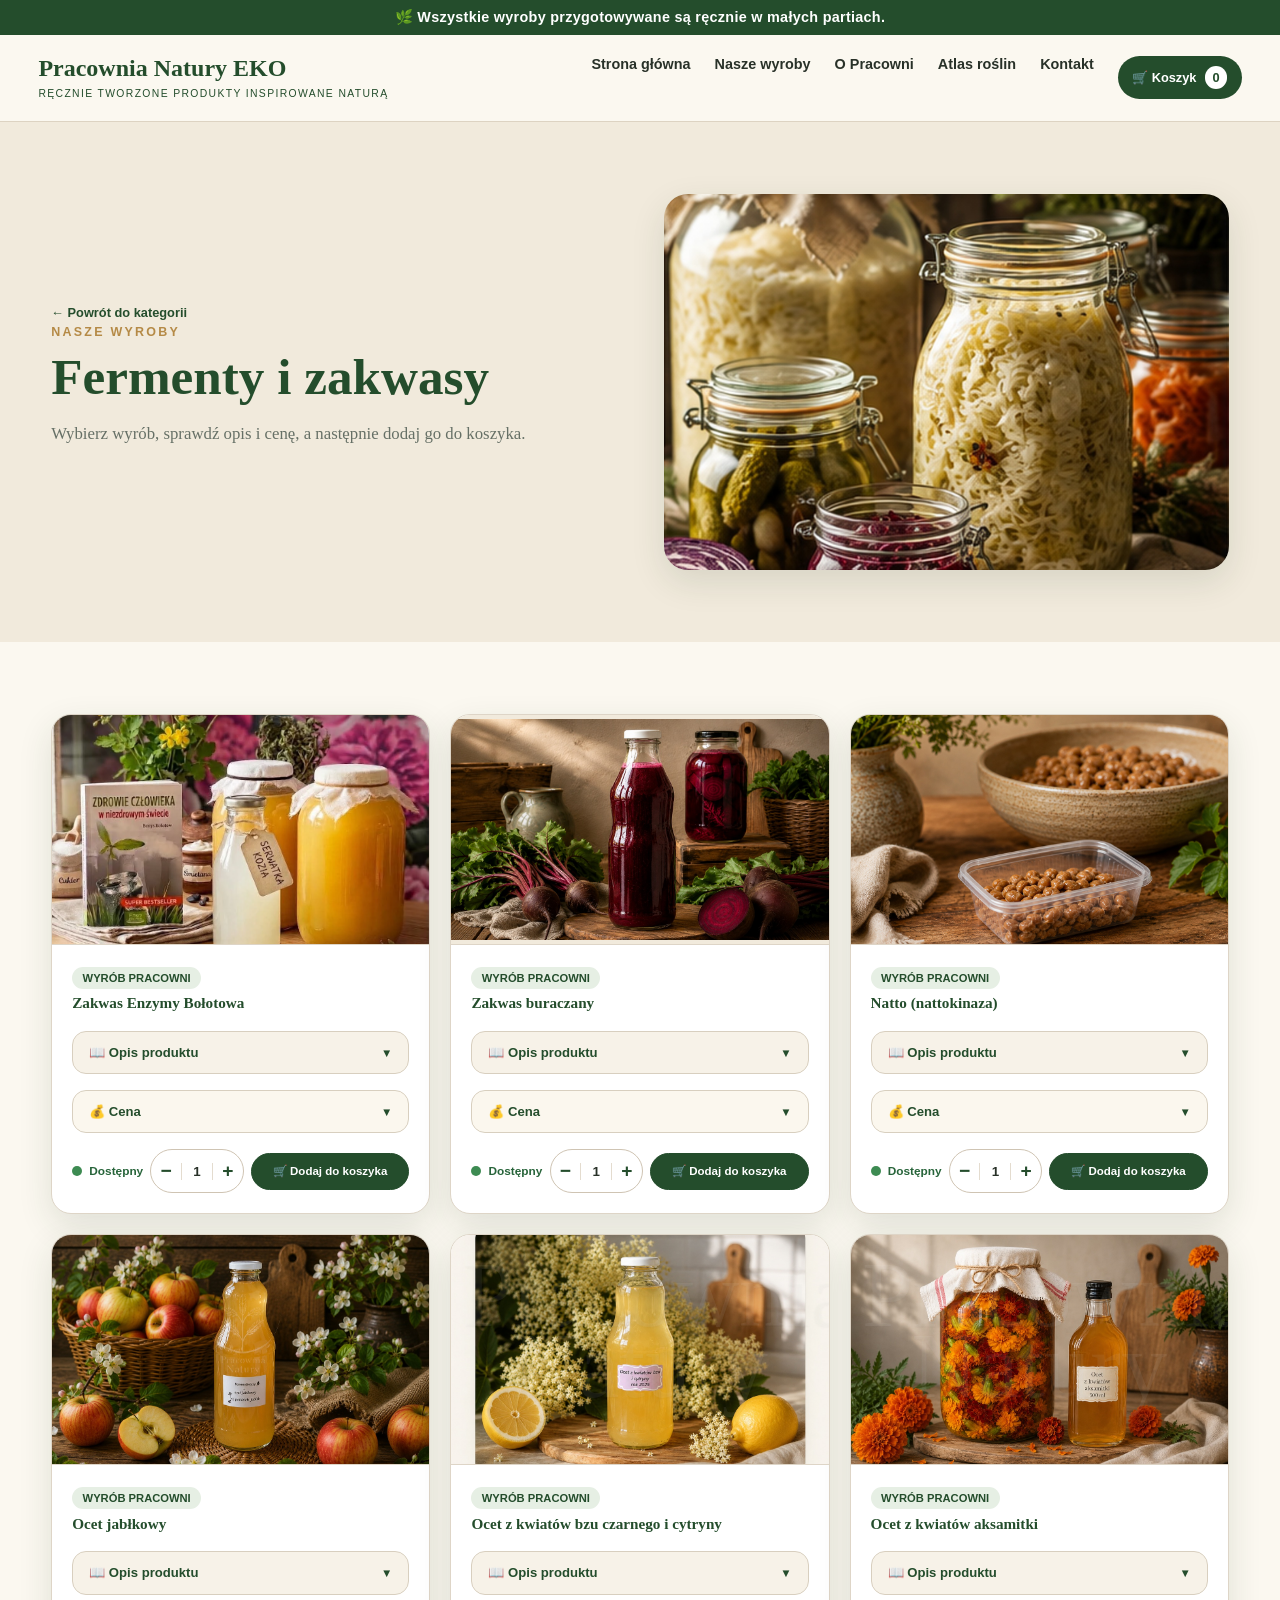
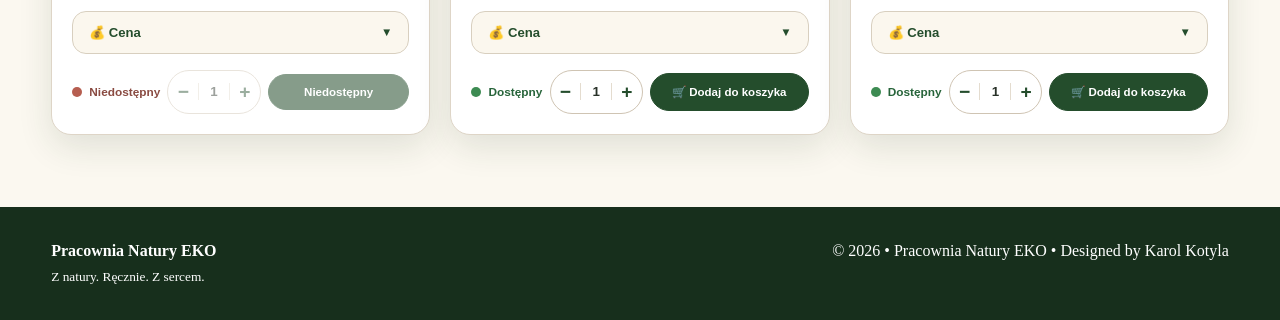
==== fermenty.html @ d1a03a90 "wersja 2.3.15" ====
<!DOCTYPE html>

<html lang="pl"><head><meta charset="utf-8"/><meta content="width=device-width,initial-scale=1" name="viewport"/><meta content="Pracownia Natury EKO — ręcznie tworzone produkty inspirowane naturą." name="description"/><title>Fermenty i zakwasy — Pracownia Natury EKO</title><link href="styles.css" rel="stylesheet"/></head><body><div class="top">🌿 Wszystkie wyroby przygotowywane są ręcznie w małych partiach.</div><header><div class="wrap nav"><a class="brand" href="index.html">Pracownia Natury EKO<small>RĘCZNIE TWORZONE PRODUKTY INSPIROWANE NATURĄ</small></a><button aria-label="Menu" class="menu-toggle">☰</button><nav class="menu"><a href="index.html">Strona główna</a><a href="index.html#wyroby">Nasze wyroby</a><a href="index.html#pracownia">O Pracowni</a><a href="index.html#atlas">Atlas roślin</a><a href="index.html#kontakt">Kontakt</a></nav></div></header><main><section class="product-hero"><div class="wrap product-hero-grid"><div><a class="back" href="index.html#wyroby">← Powrót do kategorii</a><div class="eyebrow">Nasze wyroby</div><h1 class="title">Fermenty i zakwasy</h1><p class="lead">Wybierz wyrób, sprawdź opis i cenę, a następnie dodaj go do koszyka.</p></div><img alt="Fermenty i zakwasy" src="img/kategorie/kategoria-fermenty-zakwasy.jpg"/></div></section><section class="product-list"><div class="wrap"><div class="product-grid"><article class="card" data-product="enzymy-bolotowa"><img alt="Zakwas Enzymy Bołotowa" src="ferment.webp"/><div class="body"><span class="tag">wyrób Pracowni</span><h3>Zakwas Enzymy Bołotowa</h3><details class="product-details"><summary>📖 Opis produktu</summary><div class="product-description" data-product-description=""></div></details></div></article><article class="card" data-product="zakwas-buraczany"><img alt="Zakwas buraczany" src="zakwas-buraczany-pracownia.jpg"/><div class="body"><span class="tag">wyrób Pracowni</span><h3>Zakwas buraczany</h3><details class="product-details"><summary>📖 Opis produktu</summary><div class="product-description" data-product-description=""></div></details></div></article><article class="card" data-product="natto"><img alt="Natto (nattokinaza)" src="natto-pracownia.jpg"/><div class="body"><span class="tag">wyrób Pracowni</span><h3>Natto (nattokinaza)</h3><details class="product-details"><summary>📖 Opis produktu</summary><div class="product-description" data-product-description=""></div></details></div></article><article class="card" data-product="ocet-jablkowy"><img alt="Ocet jabłkowy" src="ocet-jablkowy-wide.jpg"/><div class="body"><span class="tag">wyrób Pracowni</span><h3>Ocet jabłkowy</h3><details class="product-details"><summary>📖 Opis produktu</summary><div class="product-description" data-product-description=""></div></details></div></article><article class="card" data-product="ocet-bez-cytryna" data-watermark="system"><img alt="Ocet z kwiatów bzu czarnego i cytryny" src="ocet-bez-cytryna-wide.jpg"/><div class="body"><span class="tag">wyrób Pracowni</span><h3>Ocet z kwiatów bzu czarnego i cytryny</h3><details class="product-details"><summary>📖 Opis produktu</summary><div class="product-description" data-product-description=""></div></details></div></article><article class="card" data-product="ocet-aksamitka" data-watermark="system"><img alt="Ocet z kwiatów aksamitki" src="ocet-aksamitka-wide.jpg"/><div class="body"><span class="tag">wyrób Pracowni</span><h3>Ocet z kwiatów aksamitki</h3><details class="product-details"><summary>📖 Opis produktu</summary><div class="product-description" data-product-description=""></div></details></div></article></div></div></section></main><footer><div class="wrap foot"><div><b>Pracownia Natury EKO</b><br/><small>Z natury. Ręcznie. Z sercem.</small></div><div>© 2026 • Pracownia Natury EKO • Designed by Karol Kotyla</div></div></footer><script src="produkty.js"></script><script src="app.js"></script><script src="kontakt.js"></script><script src="wysylka.js"></script><script src="sklep.js"></script><!-- Cloudflare Web Analytics --><script type='module' src='https://static.cloudflareinsights.com/beacon.min.js' data-cf-beacon='{"token": "5252972af676410db8ea2a1779531d4a"}'></script><!-- End Cloudflare Web Analytics --></body></html>
---- styles.css ----
:root{--green:#244d2c;--green2:#3f6b45;--cream:#fbf8f0;--linen:#f1eadc;--gold:#b58a46;--ink:#283128;--muted:#667066;--white:#fff;--shadow:0 12px 34px rgba(35,55,35,.12)}
*{box-sizing:border-box}html{scroll-behavior:smooth}body{margin:0;font-family:Georgia,'Times New Roman',serif;color:var(--ink);background:var(--cream);line-height:1.55}img{max-width:100%;display:block}a{color:inherit;text-decoration:none}.wrap{width:min(1180px,92vw);margin:auto}.top{background:var(--green);color:#fff;text-align:center;padding:.55rem 1rem;font:600 .9rem Arial,sans-serif;letter-spacing:.02em}header{position:sticky;top:0;z-index:20;background:rgba(251,248,240,.96);backdrop-filter:blur(10px);border-bottom:1px solid #ddd3c2}.nav{display:flex;align-items:center;justify-content:space-between;min-height:86px;gap:2rem}.brand{font-size:1.5rem;font-weight:700;color:var(--green);line-height:1.05}.brand small{display:block;font:500 .65rem Arial,sans-serif;letter-spacing:.13em;margin-top:.45rem}.menu{display:flex;gap:1.5rem;font:600 .9rem Arial,sans-serif}.menu a:hover{color:var(--green2)}.menu-toggle{display:none;background:none;border:0;font-size:1.6rem}.hero{position:relative;min-height:70vh;display:grid;align-items:center;overflow:hidden;background:#ddd}.hero>img{position:absolute;inset:0;width:100%;height:100%;object-fit:cover;object-position:center 36%}.hero:after{content:'';position:absolute;inset:0;background:linear-gradient(90deg,rgba(19,41,23,.76),rgba(19,41,23,.25) 55%,rgba(19,41,23,.05))}.hero .content{position:relative;z-index:1;color:white;padding:5rem 0;max-width:650px}.eyebrow{font:700 .78rem Arial,sans-serif;text-transform:uppercase;letter-spacing:.18em;color:var(--gold);margin-bottom:.7rem}.hero h1{font-size:clamp(3rem,7vw,6.2rem);line-height:.96;margin:.2rem 0 1rem}.hero h1 span{display:block;font-size:clamp(1.15rem,2.2vw,1.65rem);line-height:1.3;margin-top:1rem;font-weight:400}.motto{font-size:1.25rem;font-style:italic}.buttons,.actions{display:flex;gap:.8rem;flex-wrap:wrap;margin-top:1.35rem}.btn{display:inline-flex;align-items:center;justify-content:center;padding:.83rem 1.15rem;border-radius:999px;font:700 .8rem Arial,sans-serif;border:1px solid var(--green);transition:.2s}.btn.primary{background:var(--green);color:#fff}.btn.ghost{border-color:#fff;color:#fff;background:rgba(255,255,255,.08)}.btn:hover{transform:translateY(-2px)}section{padding:4.5rem 0}.values{display:grid;grid-template-columns:repeat(4,1fr);gap:1rem;padding:2rem 0}.value{background:white;border:1px solid #e0d8c9;border-radius:18px;padding:1.35rem;box-shadow:0 7px 22px rgba(0,0,0,.04)}.value b{display:block;color:var(--green);margin-bottom:.35rem}.section-head{display:flex;justify-content:space-between;gap:2rem;align-items:end;margin-bottom:2rem}.title{font-size:clamp(2rem,4vw,3.7rem);line-height:1.05;color:var(--green);margin:.2rem 0}.lead{max-width:720px;color:var(--muted);font-size:1.05rem}.categories{background:var(--linen)}.category-grid{display:grid;grid-template-columns:repeat(3,1fr);gap:1.2rem}.category,.card{background:white;border-radius:20px;overflow:hidden;border:1px solid #ded5c7;box-shadow:var(--shadow)}.category img,.card>img{width:100%;height:230px;object-fit:cover}.category div,.card .body{padding:1.25rem}.category h3,.card h3{margin:.1rem 0 .45rem;color:var(--green);font-size:1.35rem}.category p,.card p{margin:0;color:var(--muted)}.news-grid,.product-grid{display:grid;grid-template-columns:repeat(3,1fr);gap:1.25rem}.tag{display:inline-block;background:#e6efe4;color:var(--green);border-radius:999px;padding:.32rem .65rem;font:700 .7rem Arial,sans-serif;text-transform:uppercase}.product-hero{background:var(--linen)}.product-hero-grid{display:grid;grid-template-columns:1fr 1fr;gap:3rem;align-items:center}.product-hero-grid>img{border-radius:24px;max-height:520px;width:100%;object-fit:cover;box-shadow:var(--shadow)}.back{font:700 .8rem Arial,sans-serif;color:var(--green)}.gallery{background:#fff}.gallery-grid{display:grid;grid-template-columns:repeat(3,1fr);gap:1rem}.gallery-item{background:var(--cream);border-radius:18px;overflow:hidden;border:1px solid #e2d9ca}.gallery-item img{width:100%;height:260px;object-fit:contain;object-position:center;background:var(--linen);padding:.25rem}.gallery-item div{padding:1rem}.gallery-item h3{margin:0;color:var(--green)}.gallery-item p{margin:.35rem 0 0;color:var(--muted)}.gallery-item--double .gallery-double{display:grid;grid-template-columns:1fr 1fr;gap:.35rem;background:var(--linen);padding:.25rem}.gallery-item--double .gallery-double img{width:100%;height:260px;object-fit:cover;object-position:center;padding:0;background:transparent}.gallery-item--double:hover .gallery-double img{transform:none}
.ingredient-grid{display:grid;grid-template-columns:repeat(6,1fr);gap:.85rem}.ingredient{background:var(--cream);border:1px solid #e2d9ca;border-radius:14px;overflow:hidden;text-align:center}.ingredient img{height:130px;width:100%;object-fit:cover}.ingredient span{display:block;padding:.65rem;font-size:.9rem}.contact{background:var(--green);color:#fff}.contact .title,.contact .eyebrow{color:#fff}.contactbox{display:grid;grid-template-columns:1.2fr 1fr;gap:3rem}.foot{display:flex;justify-content:space-between;gap:2rem;padding:2rem 0}footer{background:#172f1c;color:#fff}.note{font-size:.86rem;opacity:.8}.placeholder{border:2px dashed #b7ad9c;background:#faf6ee;display:grid;place-items:center;min-height:230px;text-align:center;padding:2rem}.placeholder h3{margin:.2rem;color:var(--green)}
@media(max-width:900px){.menu-toggle{display:block}.menu{display:none;position:absolute;top:86px;left:0;right:0;background:var(--cream);padding:1rem 4vw;flex-direction:column;border-bottom:1px solid #ddd}.menu.open{display:flex}.hero{min-height:65vh}.values,.category-grid,.news-grid,.product-grid{grid-template-columns:repeat(2,1fr)}.product-hero-grid,.contactbox{grid-template-columns:1fr}.ingredient-grid{grid-template-columns:repeat(4,1fr)}.gallery-grid{grid-template-columns:repeat(2,1fr)}}
@media(max-width:600px){section{padding:3rem 0}.nav{min-height:72px}.brand{font-size:1.15rem}.brand small{font-size:.52rem}.menu{top:72px}.hero{min-height:72vh}.hero .content{padding:3.5rem 0}.values,.category-grid,.news-grid,.product-grid,.gallery-grid{grid-template-columns:1fr}.ingredient-grid{grid-template-columns:repeat(2,1fr)}.section-head{display:block}.category img,.card>img{height:215px}.gallery-item img{height:230px;object-fit:contain}.gallery-item--double .gallery-double{grid-template-columns:1fr}.gallery-item--double .gallery-double img{height:230px;object-fit:cover}.foot{display:block}.foot>div+div{margin-top:1rem}}
.gallery-item img{cursor:zoom-in;transition:transform .25s ease}.gallery-item:hover img{transform:scale(1.025)}
.lightbox{position:fixed;inset:0;background:rgba(8,18,10,.92);display:none;align-items:center;justify-content:center;z-index:100;padding:2rem}.lightbox.open{display:flex}.lightbox img{max-width:min(1200px,94vw);max-height:88vh;border-radius:14px;box-shadow:0 20px 60px rgba(0,0,0,.45)}.lightbox button{position:absolute;top:1rem;right:1.2rem;border:0;background:rgba(255,255,255,.14);color:#fff;width:44px;height:44px;border-radius:50%;font-size:1.8rem;cursor:pointer}

/* Rozwijany opis produktu */
.product-details{margin-top:1rem;border:1px solid #d8cfbf;border-radius:14px;background:#f7f2e8;overflow:hidden}
.product-details summary{list-style:none;cursor:pointer;padding:.82rem 1rem;color:var(--green);font:700 .82rem Arial,sans-serif;display:flex;align-items:center;justify-content:space-between;gap:.8rem;user-select:none}
.product-details summary::-webkit-details-marker{display:none}
.product-details summary::after{content:"▼";font-size:.72rem;transition:transform .2s ease}
.product-details[open] summary::after{transform:rotate(180deg)}
.product-details[open] summary{border-bottom:1px solid #ddd3c2}
.product-description{padding:1rem}
.product-description p{margin:0;color:var(--muted)}
.price-details{background:#fbf7ee}
.price-value{font-weight:800;color:var(--green);font-size:1.05rem}
.availability{margin-top:.45rem!important;font-size:.9rem;color:var(--muted)}

/* Rozwijany dział „Prawdziwa osoba. Prawdziwa praca.” */
.workshop-section{background:var(--linen)}
.workshop-details{border:1px solid #d8cfbf;border-radius:22px;background:#fff;overflow:hidden;box-shadow:var(--shadow)}
.workshop-details>summary{list-style:none;cursor:pointer;padding:1.35rem 1.5rem;color:var(--green);display:flex;align-items:center;justify-content:space-between;gap:1rem;user-select:none}
.workshop-details>summary::-webkit-details-marker{display:none}
.workshop-details>summary span{display:flex;flex-direction:column;gap:.25rem}
.workshop-details>summary strong{font-size:clamp(1.45rem,3vw,2.25rem);line-height:1.1}
.workshop-details>summary small{font:500 .85rem Arial,sans-serif;color:var(--muted)}
.workshop-details>summary::after{content:"▼";font-size:1rem;transition:transform .2s ease}
.workshop-details[open]>summary{border-bottom:1px solid #ddd3c2}
.workshop-details[open]>summary::after{transform:rotate(180deg)}
.workshop-content{padding:1.5rem}
.workshop-grid{display:grid;grid-template-columns:repeat(2,1fr);gap:1.25rem;margin-top:1.25rem}
.workshop-entry{display:grid;grid-template-columns:minmax(160px,.9fr) 1.1fr;gap:1.2rem;align-items:center;background:var(--cream);border:1px solid #e2d9ca;border-radius:18px;overflow:hidden}
.workshop-entry img{width:100%;height:260px;object-fit:cover}
.workshop-entry div{padding:1.1rem 1.2rem 1.1rem 0}
.workshop-entry h3{margin:0 0 .45rem;color:var(--green);font-size:1.3rem}
.workshop-entry p{margin:0;color:var(--muted)}
@media(max-width:900px){.workshop-grid{grid-template-columns:1fr}.workshop-entry{grid-template-columns:1fr 1.2fr}}
@media(max-width:600px){.workshop-details>summary{padding:1.1rem}.workshop-content{padding:1rem}.workshop-entry{grid-template-columns:1fr}.workshop-entry img{height:240px}.workshop-entry div{padding:1rem}}

/* Wersja 2.0 — zdjęcie przy rozwijanej sekcji „Prawdziwa osoba. Prawdziwa praca.” */
.workshop-details>summary{padding:0;min-height:230px;position:relative;background:#183e2a;color:#fff;overflow:hidden}
.workshop-details>summary .workshop-cover{width:46%;align-self:stretch;object-fit:cover;object-position:center 42%;flex:0 0 46%}
.workshop-details>summary span{padding:1.65rem 4rem 1.65rem 1.7rem;position:relative;z-index:1}
.workshop-details>summary strong{color:#fff}
.workshop-details>summary small{color:rgba(255,255,255,.82)}
.workshop-details>summary::after{position:absolute;right:1.6rem;top:50%;transform:translateY(-50%);color:#fff;z-index:2}
.workshop-details[open]>summary::after{transform:translateY(-50%) rotate(180deg)}
@media(max-width:700px){
  .workshop-details>summary{display:grid;grid-template-columns:1fr;min-height:0}
  .workshop-details>summary .workshop-cover{width:100%;height:250px;object-position:center 38%;flex:none}
  .workshop-details>summary span{padding:1.25rem 3rem 1.35rem 1.2rem}
  .workshop-details>summary::after{right:1.2rem;top:auto;bottom:1.5rem;transform:none}
  .workshop-details[open]>summary::after{transform:rotate(180deg)}
}

/* v2.0.4 — korekta kadrowania wybranych zdjęć produktów */
.card>img.product-image-contain{object-fit:contain;object-position:center;background:var(--linen);padding:.45rem}
/* Wysyłka i odbiór */
.shipping-list{margin-top:1.35rem;border-top:1px solid rgba(255,255,255,.28)}
.shipping-row{display:flex;justify-content:space-between;gap:1rem;padding:.72rem 0;border-bottom:1px solid rgba(255,255,255,.22);font-family:Arial,sans-serif}
.shipping-row strong{white-space:nowrap}
.shipping-note{font-size:.9rem;opacity:.86;margin:1rem 0 0}
@media(max-width:600px){.shipping-row{align-items:flex-start}.shipping-row span{max-width:72%}}

/* v2.0.5 — galeria bez agresywnego przycinania zdjęć */
.gallery-item img{object-fit:contain;object-position:center;background:var(--linen)}


/* === v2.0.6 — sklep i koszyk === */
.cart-menu-button{border:0;background:var(--green);color:#fff;border-radius:999px;padding:.62rem .9rem;font:700 .8rem Arial,sans-serif;cursor:pointer;white-space:nowrap}
.cart-count{display:inline-grid;place-items:center;min-width:1.4rem;height:1.4rem;padding:0 .35rem;border-radius:999px;background:#fff;color:var(--green);margin-left:.3rem}
.shop-actions{margin-top:1rem}.add-cart-btn{width:100%;cursor:pointer}.add-cart-btn.disabled,.add-cart-btn:disabled{opacity:.55;cursor:not-allowed;transform:none}
.product-image-placeholder{width:100%;height:230px;display:grid;place-items:center;text-align:center;padding:2rem;background:var(--linen);color:var(--green);font:700 .95rem Arial,sans-serif;border-bottom:1px solid #ded5c7;white-space:pre-line}
.cart-overlay{position:fixed;inset:0;z-index:100;background:rgba(10,24,13,.52);opacity:0;pointer-events:none;transition:.2s}.cart-overlay.open{opacity:1;pointer-events:auto}
.cart-drawer{position:absolute;top:0;right:0;width:min(440px,94vw);height:100%;background:var(--cream);padding:1.25rem;display:flex;flex-direction:column;transform:translateX(105%);transition:.25s;box-shadow:-12px 0 35px rgba(0,0,0,.18);overflow:auto}.cart-overlay.open .cart-drawer{transform:none}
.cart-head{display:flex;justify-content:space-between;align-items:flex-start;border-bottom:1px solid #ddd3c2;padding-bottom:1rem}.cart-head h2{margin:.1rem 0;color:var(--green);font-size:2rem}.cart-close{border:0;background:none;font-size:2rem;cursor:pointer;color:var(--green)}
.cart-items{padding:1rem 0;flex:1}.cart-empty{padding:2rem 0;text-align:center;color:var(--muted)}.cart-empty strong{color:var(--green)}
.cart-item{display:flex;align-items:center;justify-content:space-between;gap:1rem;padding:.9rem 0;border-bottom:1px solid #e3dacb}.cart-item strong{display:block;color:var(--green)}.cart-item small{display:block;color:var(--muted);margin-top:.2rem}
.cart-qty{display:flex;align-items:center;gap:.35rem}.cart-qty button{width:2rem;height:2rem;border:1px solid #cfc4b3;background:#fff;border-radius:50%;cursor:pointer;color:var(--green);font-weight:700}.cart-qty .cart-remove{border-color:#d9b8b2;color:#873d33}
.cart-summary{border-top:1px solid #d8cfbf;padding-top:1rem}.cart-summary label{display:block;font:700 .8rem Arial,sans-serif;color:var(--green);margin-bottom:.45rem}.cart-summary select{width:100%;padding:.75rem;border:1px solid #cfc4b3;border-radius:12px;background:#fff;color:var(--ink);margin-bottom:1rem}
.cart-total-row{display:flex;justify-content:space-between;gap:1rem;padding:.35rem 0}.cart-grand{font-size:1.18rem;color:var(--green);border-top:1px solid #d8cfbf;margin-top:.5rem;padding-top:.75rem}.cart-order{width:100%;margin-top:1rem;cursor:pointer}.cart-order:disabled{opacity:.5;cursor:not-allowed}.cart-help{font-size:.8rem;color:var(--muted);margin:.7rem 0 0;text-align:center}
@media(max-width:900px){.menu .cart-menu-button{align-self:flex-start}.product-image-placeholder{height:215px}}

/* === v2.0.7 — ilość, dostępność i nowe mazidełko === */
.shop-availability{display:flex;align-items:center;gap:.45rem;margin:0 0 .65rem;font:700 .82rem Arial,sans-serif}
.availability-dot{display:inline-block;width:.62rem;height:.62rem;border-radius:50%;background:#a45b4d;flex:0 0 auto}
.shop-availability.is-available,.availability.is-available{color:#27643a}.shop-availability.is-available .availability-dot,.availability.is-available .availability-dot{background:#3d8b52}
.shop-availability.is-unavailable,.availability.is-unavailable{color:#8a4b42}.shop-availability.is-unavailable .availability-dot,.availability.is-unavailable .availability-dot{background:#b65e50}
.availability{display:flex;align-items:center;gap:.4rem}
.buy-row{display:grid;grid-template-columns:auto 1fr;gap:.65rem;align-items:stretch}
.product-qty{display:flex;align-items:center;border:1px solid #cfc4b3;border-radius:999px;background:#fff;overflow:hidden;min-height:44px}
.product-qty button{width:2.35rem;height:100%;border:0;background:transparent;color:var(--green);font-size:1.2rem;font-weight:800;cursor:pointer}
.product-qty input{width:2.6rem;border:0;border-left:1px solid #e4dccf;border-right:1px solid #e4dccf;text-align:center;font-weight:800;color:var(--ink);background:#fff;-moz-appearance:textfield}
.product-qty input::-webkit-outer-spin-button,.product-qty input::-webkit-inner-spin-button{-webkit-appearance:none;margin:0}
.product-qty.disabled{opacity:.45;pointer-events:none}.buy-row .add-cart-btn{width:auto;min-width:0}
@media(max-width:600px){.buy-row{grid-template-columns:1fr}.product-qty{justify-content:center}.buy-row .add-cart-btn{width:100%}}


/* === v2.0.8 — jednolity wiersz zakupu i znak wodny === */
.buy-row{display:flex;align-items:center;gap:.6rem;flex-wrap:nowrap}
.buy-row .shop-availability{margin:0;white-space:nowrap;flex:0 0 auto}
.buy-row .product-qty{flex:0 0 auto}
.buy-row .add-cart-btn{flex:1 1 auto;white-space:nowrap}
.product-image-wrap{position:relative;width:100%;height:230px;overflow:hidden;background:var(--linen);border-bottom:1px solid #ded5c7}
.product-image-wrap>img{width:100%;height:100%;object-fit:contain;object-position:center;background:var(--linen);display:block;border-bottom:0!important}
.product-image-wrap>img.product-image-contain{object-fit:contain;object-position:center;padding:.45rem;background:var(--linen)}
.product-watermark{position:absolute;left:50%;top:42%;transform:translate(-50%,-50%);width:94%;pointer-events:none;color:rgba(255,255,255,.065);text-shadow:0 1px 2px rgba(0,0,0,.025);font-family:Georgia,serif;line-height:.78;text-align:center;z-index:2}
.product-watermark strong{display:flex;flex-direction:column;align-items:center;justify-content:center;width:100%;font-size:clamp(2.7rem,7.2vw,6.2rem);font-weight:500;letter-spacing:0}
.product-watermark strong span{display:block;width:100%;margin:0;padding:0}
.watermark-emblem{font-size:clamp(2.3rem,4.2vw,3.6rem);opacity:.9}
@media(max-width:700px){.buy-row{gap:.45rem}.buy-row .shop-availability{font-size:.74rem}.product-qty button{width:2rem}.product-qty input{width:2.2rem}.buy-row .add-cart-btn{padding-left:.7rem;padding-right:.7rem;font-size:.75rem}.product-image-wrap{height:215px}}

/* === v2.0.10 — poprawa szerokości kart i naturalne zdjęcia Atlasu === */
.product-grid{grid-template-columns:repeat(3,minmax(0,1fr))}
.product-grid>.card{min-width:0;width:100%;overflow:hidden}
.product-grid>.card .body{min-width:0;overflow:hidden}
.product-image-wrap{max-width:100%;min-width:0}
.product-image-wrap>img{max-width:100%}
.buy-row{display:grid;grid-template-columns:max-content max-content minmax(0,1fr);gap:.45rem;width:100%;min-width:0;align-items:center}
.buy-row .shop-availability{font-size:.74rem;min-width:0}
.buy-row .product-qty{min-width:0}
.buy-row .product-qty button{width:1.85rem}
.buy-row .product-qty input{width:2rem}
.buy-row .add-cart-btn{min-width:0;width:100%;padding:.68rem .55rem;font-size:.72rem;overflow:hidden;text-overflow:ellipsis;white-space:nowrap}
@media(max-width:900px){
  .product-grid{grid-template-columns:repeat(2,minmax(0,1fr))}
}
@media(max-width:600px){
  .product-grid{grid-template-columns:minmax(0,1fr)}
  .buy-row{grid-template-columns:max-content max-content minmax(0,1fr)}
  .buy-row .shop-availability{font-size:.7rem}
  .buy-row .product-qty button{width:1.7rem}
  .buy-row .product-qty input{width:1.8rem}
  .buy-row .add-cart-btn{font-size:.68rem;padding:.62rem .45rem}
}

/* === v2.0.12 — pełniejszy proces zamówienia === */
.checkout-steps{display:grid;grid-template-columns:repeat(3,1fr);gap:.35rem;margin:.9rem 0 1rem}
.checkout-steps span{padding:.55rem .35rem;border-radius:999px;background:#ece5da;color:var(--muted);font:700 .68rem Arial,sans-serif;text-align:center}
.checkout-steps span.active{background:var(--green);color:#fff}
.checkout-panel{display:none}.checkout-panel.active{display:block}
.checkout-form h3,.order-preview h3{margin:.2rem 0 1rem;color:var(--green)}
.checkout-grid{display:grid;grid-template-columns:1fr 1fr;gap:.8rem}.checkout-grid .full,.checkout-form>.full{grid-column:1/-1}
.checkout-form label{display:block;font:700 .76rem Arial,sans-serif;color:var(--green);margin-bottom:.8rem}
.checkout-form input,.checkout-form textarea{display:block;width:100%;box-sizing:border-box;margin-top:.35rem;border:1px solid #cfc4b3;border-radius:12px;background:#fff;padding:.75rem .8rem;color:var(--ink);font:400 .95rem Arial,sans-serif}
.checkout-form textarea{resize:vertical}.delivery-fields{margin-top:1rem;padding-top:1rem;border-top:1px solid #ddd3c2}.delivery-hint{background:#f3eee5;border-radius:12px;padding:.9rem;color:var(--muted);font-size:.9rem}
.payment-info{margin:1rem 0;padding:.9rem 1rem;border-radius:12px;background:#edf3eb;color:var(--green);font:400 .9rem Arial,sans-serif}.payment-info strong{display:block;margin-bottom:.2rem}
.checkout-note{font-size:.8rem;color:var(--muted);line-height:1.45}.checkout-nav{display:flex;gap:.6rem;margin-top:1rem}.checkout-nav .btn{flex:1;text-align:center;justify-content:center;cursor:pointer}
.order-preview-list>div,.order-preview-totals>div{display:flex;justify-content:space-between;gap:1rem;padding:.55rem 0;border-bottom:1px solid #e3dacb}.order-preview-list span{padding-right:.5rem}.order-preview-totals{margin-top:.6rem}.order-preview-totals .grand{font-size:1.15rem;color:var(--green);border-top:1px solid #cfc4b3;border-bottom:0;margin-top:.4rem;padding-top:.8rem}.order-customer{margin-top:1rem;padding:1rem;border-radius:14px;background:#f7f2e8}.order-customer p{margin:.35rem 0;line-height:1.45}
@media(max-width:520px){.checkout-grid{grid-template-columns:1fr}.checkout-grid .full{grid-column:auto}.checkout-nav{flex-direction:column}.checkout-steps span{font-size:.62rem}}


/* === v2.0.13 — poprawki koszyka, kontaktu i informacji prawnej === */
@media(min-width:901px){.nav{max-width:none;width:100%;padding-left:clamp(18px,3vw,48px);padding-right:clamp(18px,3vw,48px)}.menu{margin-left:auto}.cart-menu-button{margin-left:auto}}
.product-grid>.card h3{font-size:clamp(.95rem,1.15vw,1.18rem);white-space:nowrap;overflow:hidden;text-overflow:ellipsis}
.legal-info{padding:2.5rem 0;background:#f4efe5}.legal-box{max-width:1000px;margin:auto}.legal-box .title{margin:.2rem 0 1rem}.legal-box p{color:var(--muted);line-height:1.65;margin:.65rem 0}
.payment-choice{border:1px solid #d8cfbf;border-radius:14px;padding:.9rem 1rem;margin:1rem 0;background:#fff}.payment-choice legend{font:700 .78rem Arial,sans-serif;color:var(--green);padding:0 .35rem}.payment-choice label{display:flex;align-items:center;gap:.55rem;margin:.55rem 0;color:var(--ink);font-weight:600}.payment-choice input{width:auto;margin:0;accent-color:var(--green)}
.contact-modal{position:fixed;inset:0;z-index:120;background:rgba(10,24,13,.55);display:grid;place-items:center;padding:1rem;opacity:0;pointer-events:none;transition:.2s}.contact-modal.open{opacity:1;pointer-events:auto}.contact-dialog{position:relative;width:min(560px,96vw);max-height:92vh;overflow:auto;background:var(--cream);border-radius:20px;padding:1.4rem;box-shadow:0 20px 60px rgba(0,0,0,.25)}.contact-dialog h2{color:var(--green);margin:.2rem 0 1rem}.contact-modal-close{position:absolute;right:.8rem;top:.6rem;border:0;background:none;color:var(--green);font-size:2rem;cursor:pointer}.contact-dialog label{display:block;font:700 .78rem Arial,sans-serif;color:var(--green);margin:.75rem 0}.contact-dialog input,.contact-dialog textarea{display:block;width:100%;box-sizing:border-box;margin-top:.35rem;border:1px solid #cfc4b3;border-radius:12px;background:#fff;padding:.75rem .8rem;color:var(--ink);font:400 .95rem Arial,sans-serif}.contact-dialog textarea{resize:vertical}.contact-dialog .btn{cursor:pointer}
@media(max-width:700px){.product-grid>.card h3{white-space:normal}}


/* v2.3.2: dopasowanie zdjęć produktów do ramki bez modyfikowania plików źródłowych */
.product-image-wrap>img,
.product-image-wrap>img.product-image-contain{
  width:100%;
  height:100%;
  object-fit:cover;
  object-position:center;
  padding:0;
}

/* v2.3.4: tylko 3 pionowe zdjęcia butelek — cała fotografia widoczna, bez modyfikacji pliku */
.product-image-wrap>img.product-image-bottle{
  width:100%;
  height:100%;
  object-fit:contain !important;
  object-position:center;
  padding:0;
  background:var(--linen);
}

.cart-clear-button{display:block;margin:.8rem 0 1rem auto;border:1px solid #b86a5a;background:transparent;color:#9b493c;border-radius:999px;padding:.55rem .9rem;font:700 .75rem Arial,sans-serif;cursor:pointer}.cart-clear-button:hover{background:#fff3ef}.cart-clear-button:disabled{opacity:.45;cursor:not-allowed}.cart-clear-button:disabled:hover{background:transparent}

/* v2.3.12: Zakwas buraczany — pokaż cały przygotowany kadr, bez automatycznego przycinania cover */
[data-product="zakwas-buraczany"] .product-image-wrap>img{
  object-fit:contain !important;
  object-position:center !important;
  padding:0 !important;
  background:var(--linen);
}
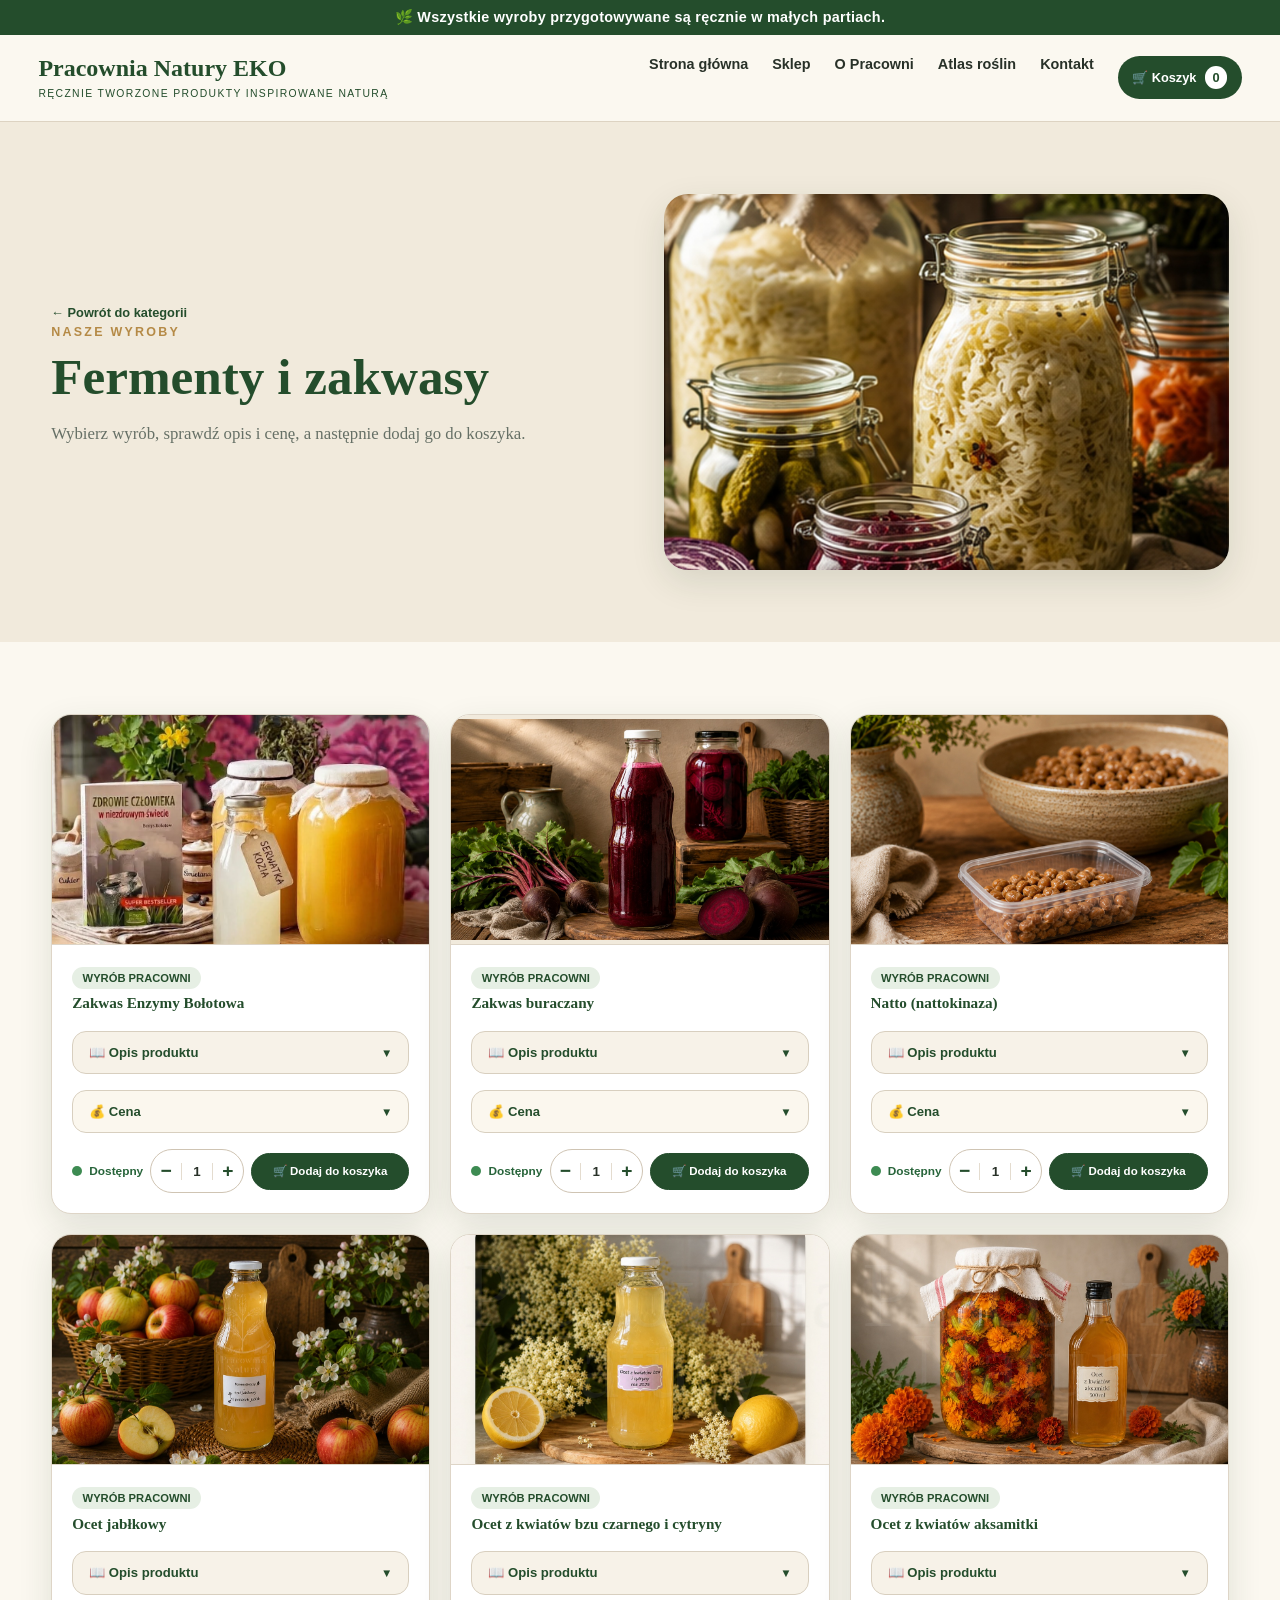
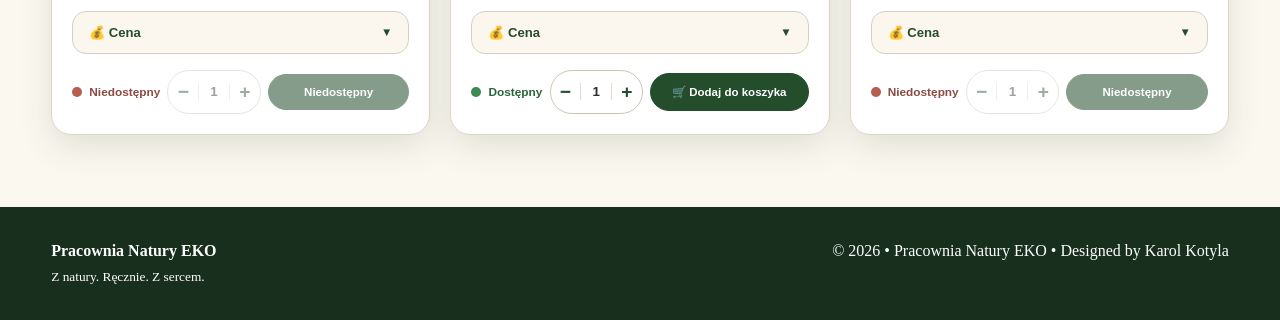
==== commit 24284430: "wersja 3.4" ====
--- a/fermenty.html
+++ b/fermenty.html
@@ -1,3 +1,3 @@
 <!DOCTYPE html>
 
-<html lang="pl"><head><meta charset="utf-8"/><meta content="width=device-width,initial-scale=1" name="viewport"/><meta content="Pracownia Natury EKO — ręcznie tworzone produkty inspirowane naturą." name="description"/><title>Fermenty i zakwasy — Pracownia Natury EKO</title><link href="styles.css" rel="stylesheet"/></head><body><div class="top">🌿 Wszystkie wyroby przygotowywane są ręcznie w małych partiach.</div><header><div class="wrap nav"><a class="brand" href="index.html">Pracownia Natury EKO<small>RĘCZNIE TWORZONE PRODUKTY INSPIROWANE NATURĄ</small></a><button aria-label="Menu" class="menu-toggle">☰</button><nav class="menu"><a href="index.html">Strona główna</a><a href="index.html#wyroby">Nasze wyroby</a><a href="index.html#pracownia">O Pracowni</a><a href="index.html#atlas">Atlas roślin</a><a href="index.html#kontakt">Kontakt</a></nav></div></header><main><section class="product-hero"><div class="wrap product-hero-grid"><div><a class="back" href="index.html#wyroby">← Powrót do kategorii</a><div class="eyebrow">Nasze wyroby</div><h1 class="title">Fermenty i zakwasy</h1><p class="lead">Wybierz wyrób, sprawdź opis i cenę, a następnie dodaj go do koszyka.</p></div><img alt="Fermenty i zakwasy" src="img/kategorie/kategoria-fermenty-zakwasy.jpg"/></div></section><section class="product-list"><div class="wrap"><div class="product-grid"><article class="card" data-product="enzymy-bolotowa"><img alt="Zakwas Enzymy Bołotowa" src="ferment.webp"/><div class="body"><span class="tag">wyrób Pracowni</span><h3>Zakwas Enzymy Bołotowa</h3><details class="product-details"><summary>📖 Opis produktu</summary><div class="product-description" data-product-description=""></div></details></div></article><article class="card" data-product="zakwas-buraczany"><img alt="Zakwas buraczany" src="zakwas-buraczany-pracownia.jpg"/><div class="body"><span class="tag">wyrób Pracowni</span><h3>Zakwas buraczany</h3><details class="product-details"><summary>📖 Opis produktu</summary><div class="product-description" data-product-description=""></div></details></div></article><article class="card" data-product="natto"><img alt="Natto (nattokinaza)" src="natto-pracownia.jpg"/><div class="body"><span class="tag">wyrób Pracowni</span><h3>Natto (nattokinaza)</h3><details class="product-details"><summary>📖 Opis produktu</summary><div class="product-description" data-product-description=""></div></details></div></article><article class="card" data-product="ocet-jablkowy"><img alt="Ocet jabłkowy" src="ocet-jablkowy-wide.jpg"/><div class="body"><span class="tag">wyrób Pracowni</span><h3>Ocet jabłkowy</h3><details class="product-details"><summary>📖 Opis produktu</summary><div class="product-description" data-product-description=""></div></details></div></article><article class="card" data-product="ocet-bez-cytryna" data-watermark="system"><img alt="Ocet z kwiatów bzu czarnego i cytryny" src="ocet-bez-cytryna-wide.jpg"/><div class="body"><span class="tag">wyrób Pracowni</span><h3>Ocet z kwiatów bzu czarnego i cytryny</h3><details class="product-details"><summary>📖 Opis produktu</summary><div class="product-description" data-product-description=""></div></details></div></article><article class="card" data-product="ocet-aksamitka" data-watermark="system"><img alt="Ocet z kwiatów aksamitki" src="ocet-aksamitka-wide.jpg"/><div class="body"><span class="tag">wyrób Pracowni</span><h3>Ocet z kwiatów aksamitki</h3><details class="product-details"><summary>📖 Opis produktu</summary><div class="product-description" data-product-description=""></div></details></div></article></div></div></section></main><footer><div class="wrap foot"><div><b>Pracownia Natury EKO</b><br/><small>Z natury. Ręcznie. Z sercem.</small></div><div>© 2026 • Pracownia Natury EKO • Designed by Karol Kotyla</div></div></footer><script src="produkty.js"></script><script src="app.js"></script><script src="kontakt.js"></script><script src="wysylka.js"></script><script src="sklep.js"></script><!-- Cloudflare Web Analytics --><script type='module' src='https://static.cloudflareinsights.com/beacon.min.js' data-cf-beacon='{"token": "5252972af676410db8ea2a1779531d4a"}'></script><!-- End Cloudflare Web Analytics --></body></html>+<html lang="pl"><head><meta charset="utf-8"/><meta content="width=device-width,initial-scale=1" name="viewport"/><meta content="Pracownia Natury EKO — ręcznie tworzone produkty inspirowane naturą." name="description"/><title>Fermenty i zakwasy — Pracownia Natury EKO</title><link href="styles.css" rel="stylesheet"/></head><body><div class="top">🌿 Wszystkie wyroby przygotowywane są ręcznie w małych partiach.</div><header><div class="wrap nav"><a class="brand" href="index.html">Pracownia Natury EKO<small>RĘCZNIE TWORZONE PRODUKTY INSPIROWANE NATURĄ</small></a><button aria-label="Menu" class="menu-toggle">☰</button><nav class="menu"><a href="index.html">Strona główna</a><a href="index.html#wyroby">Sklep</a><a href="index.html#pracownia">O Pracowni</a><a href="index.html#atlas">Atlas roślin</a><a href="index.html#kontakt">Kontakt</a></nav></div></header><main><section class="product-hero"><div class="wrap product-hero-grid"><div><a class="back" href="index.html#wyroby">← Powrót do kategorii</a><div class="eyebrow">Nasze wyroby</div><h1 class="title">Fermenty i zakwasy</h1><p class="lead">Wybierz wyrób, sprawdź opis i cenę, a następnie dodaj go do koszyka.</p></div><img alt="Fermenty i zakwasy" src="img/kategorie/kategoria-fermenty-zakwasy.jpg"/></div></section><section class="product-list"><div class="wrap"><div class="product-grid"><article class="card" data-product="enzymy-bolotowa"><img alt="Zakwas Enzymy Bołotowa" src="ferment.webp"/><div class="body"><span class="tag">wyrób Pracowni</span><h3>Zakwas Enzymy Bołotowa</h3><details class="product-details"><summary>📖 Opis produktu</summary><div class="product-description" data-product-description=""></div></details></div></article><article class="card" data-product="zakwas-buraczany"><img alt="Zakwas buraczany" src="zakwas-buraczany-pracownia.jpg"/><div class="body"><span class="tag">wyrób Pracowni</span><h3>Zakwas buraczany</h3><details class="product-details"><summary>📖 Opis produktu</summary><div class="product-description" data-product-description=""></div></details></div></article><article class="card" data-product="natto"><img alt="Natto (nattokinaza)" src="natto-pracownia.jpg"/><div class="body"><span class="tag">wyrób Pracowni</span><h3>Natto (nattokinaza)</h3><details class="product-details"><summary>📖 Opis produktu</summary><div class="product-description" data-product-description=""></div></details></div></article><article class="card" data-product="ocet-jablkowy"><img alt="Ocet jabłkowy" src="ocet-jablkowy-wide.jpg"/><div class="body"><span class="tag">wyrób Pracowni</span><h3>Ocet jabłkowy</h3><details class="product-details"><summary>📖 Opis produktu</summary><div class="product-description" data-product-description=""></div></details></div></article><article class="card" data-product="ocet-bez-cytryna" data-watermark="system"><img alt="Ocet z kwiatów bzu czarnego i cytryny" src="ocet-bez-cytryna-wide.jpg"/><div class="body"><span class="tag">wyrób Pracowni</span><h3>Ocet z kwiatów bzu czarnego i cytryny</h3><details class="product-details"><summary>📖 Opis produktu</summary><div class="product-description" data-product-description=""></div></details></div></article><article class="card" data-product="ocet-aksamitka" data-watermark="system"><img alt="Ocet z kwiatów aksamitki" src="ocet-aksamitka-wide.jpg"/><div class="body"><span class="tag">wyrób Pracowni</span><h3>Ocet z kwiatów aksamitki</h3><details class="product-details"><summary>📖 Opis produktu</summary><div class="product-description" data-product-description=""></div></details></div></article></div></div></section></main><footer><div class="wrap foot"><div><b>Pracownia Natury EKO</b><br/><small>Z natury. Ręcznie. Z sercem.</small></div><div>© 2026 • Pracownia Natury EKO • Designed by Karol Kotyla</div></div></footer><script src="produkty.js"></script><script src="app.js"></script><script src="kontakt.js"></script><script src="wysylka.js"></script><script src="sklep.js"></script><!-- Cloudflare Web Analytics --><script type='module' src='https://static.cloudflareinsights.com/beacon.min.js' data-cf-beacon='{"token": "5252972af676410db8ea2a1779531d4a"}'></script><!-- End Cloudflare Web Analytics --></body></html>
--- a/styles.css
+++ b/styles.css
@@ -192,3 +192,14 @@
   padding:0 !important;
   background:var(--linen);
 }
+
+/* === v3.3 — ustalone poprawki widoku PC: niższy baner + nowy układ tekstu === */
+@media(min-width:901px){
+  .hero{min-height:0;height:clamp(320px,35vh,380px)}
+  .hero .content{padding:.35rem 0;max-width:820px;margin-left:clamp(48px,5.5vw,110px);margin-right:0}
+  .hero .eyebrow{font-size:.82rem;margin-bottom:.95rem}
+  .hero h1{font-size:clamp(4.6rem,7vw,7rem);line-height:.92;margin:0 0 .7rem}
+  .hero h1 span{display:block;font-size:clamp(1.45rem,2.25vw,2rem);line-height:1.22;margin-top:.6rem;max-width:760px;font-weight:400}
+  .hero .motto{font-size:clamp(1.45rem,2vw,1.75rem);margin:.55rem 0 .5rem}
+  .hero .content>p:not(.motto){font-size:1.02rem;line-height:1.45;margin:.4rem 0;max-width:670px}
+}
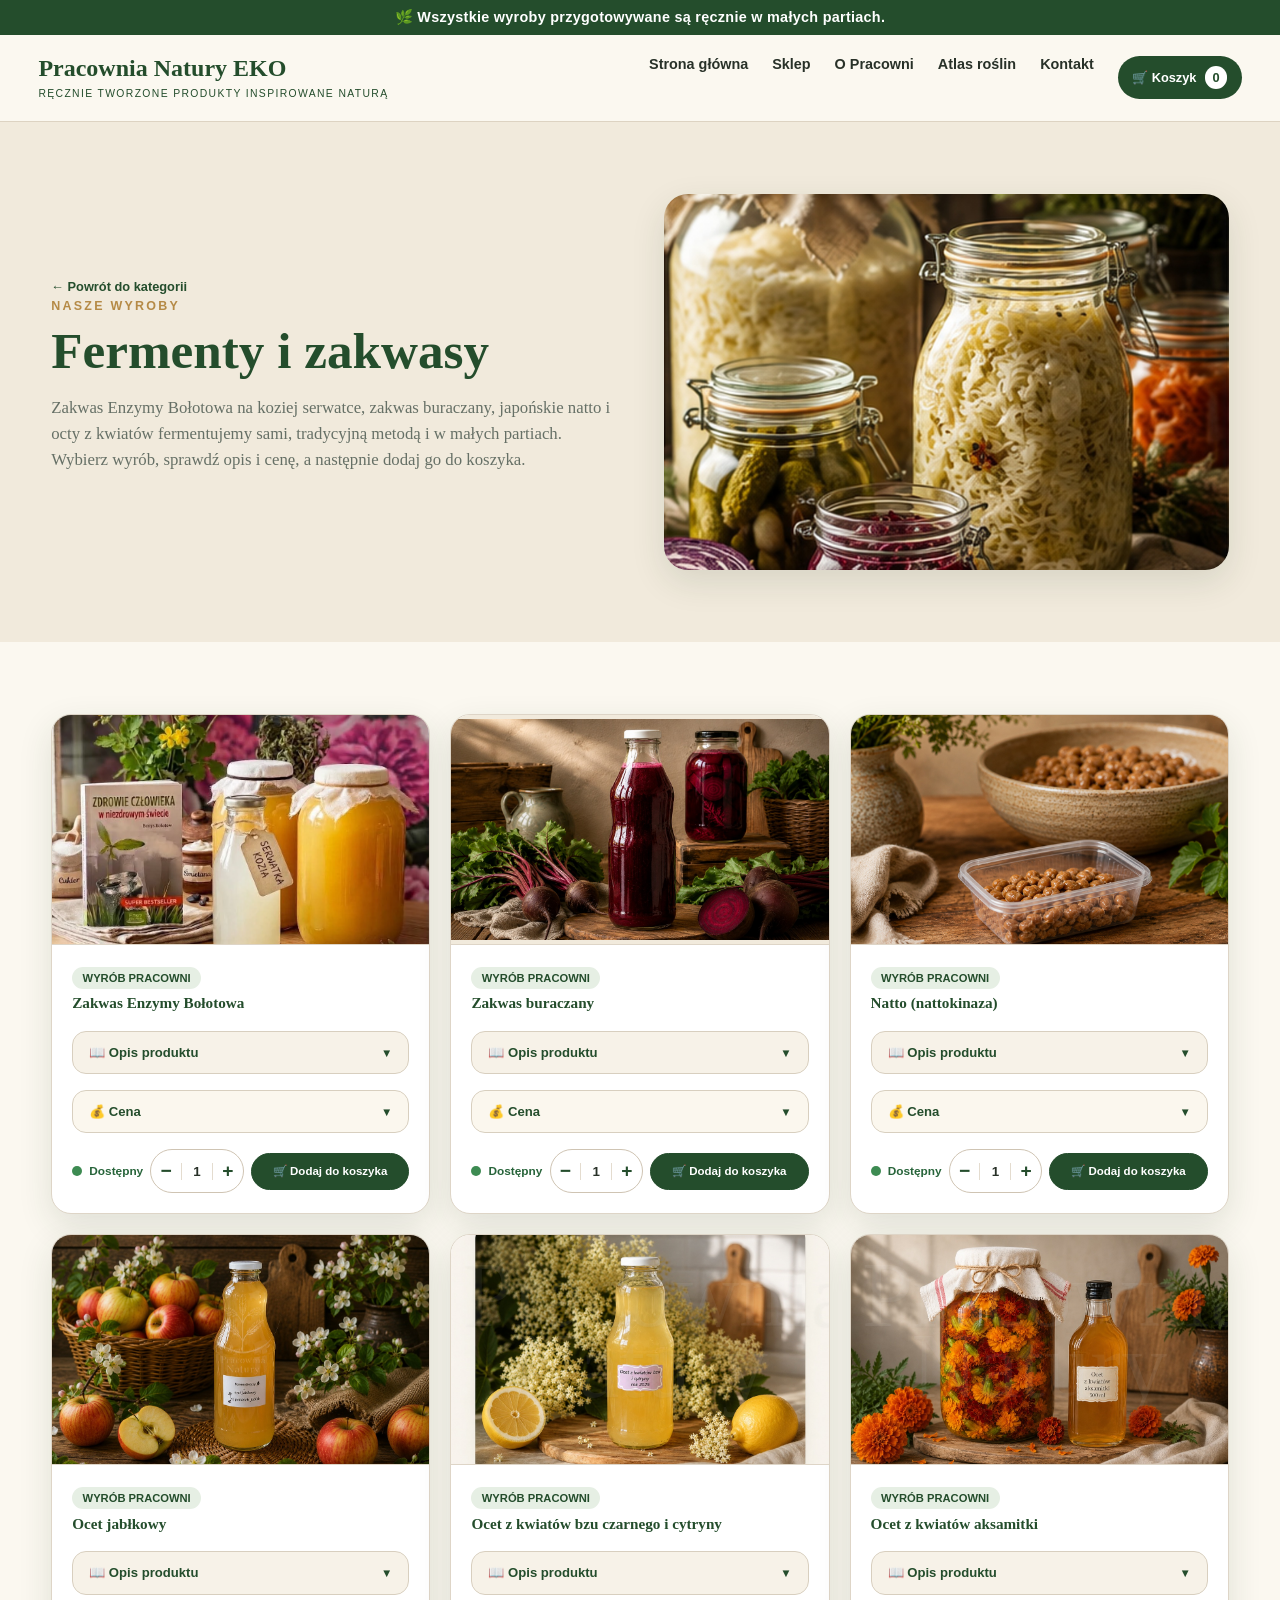
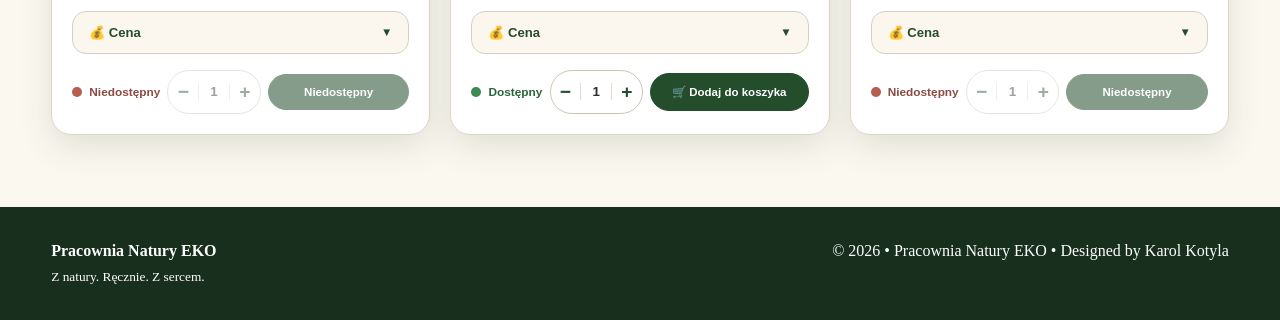
==== commit dd890421: "wersja 3.42 SEO" ====
--- a/fermenty.html
+++ b/fermenty.html
@@ -1,3 +1,3 @@
 <!DOCTYPE html>
 
-<html lang="pl"><head><meta charset="utf-8"/><meta content="width=device-width,initial-scale=1" name="viewport"/><meta content="Pracownia Natury EKO — ręcznie tworzone produkty inspirowane naturą." name="description"/><title>Fermenty i zakwasy — Pracownia Natury EKO</title><link href="styles.css" rel="stylesheet"/></head><body><div class="top">🌿 Wszystkie wyroby przygotowywane są ręcznie w małych partiach.</div><header><div class="wrap nav"><a class="brand" href="index.html">Pracownia Natury EKO<small>RĘCZNIE TWORZONE PRODUKTY INSPIROWANE NATURĄ</small></a><button aria-label="Menu" class="menu-toggle">☰</button><nav class="menu"><a href="index.html">Strona główna</a><a href="index.html#wyroby">Sklep</a><a href="index.html#pracownia">O Pracowni</a><a href="index.html#atlas">Atlas roślin</a><a href="index.html#kontakt">Kontakt</a></nav></div></header><main><section class="product-hero"><div class="wrap product-hero-grid"><div><a class="back" href="index.html#wyroby">← Powrót do kategorii</a><div class="eyebrow">Nasze wyroby</div><h1 class="title">Fermenty i zakwasy</h1><p class="lead">Wybierz wyrób, sprawdź opis i cenę, a następnie dodaj go do koszyka.</p></div><img alt="Fermenty i zakwasy" src="img/kategorie/kategoria-fermenty-zakwasy.jpg"/></div></section><section class="product-list"><div class="wrap"><div class="product-grid"><article class="card" data-product="enzymy-bolotowa"><img alt="Zakwas Enzymy Bołotowa" src="ferment.webp"/><div class="body"><span class="tag">wyrób Pracowni</span><h3>Zakwas Enzymy Bołotowa</h3><details class="product-details"><summary>📖 Opis produktu</summary><div class="product-description" data-product-description=""></div></details></div></article><article class="card" data-product="zakwas-buraczany"><img alt="Zakwas buraczany" src="zakwas-buraczany-pracownia.jpg"/><div class="body"><span class="tag">wyrób Pracowni</span><h3>Zakwas buraczany</h3><details class="product-details"><summary>📖 Opis produktu</summary><div class="product-description" data-product-description=""></div></details></div></article><article class="card" data-product="natto"><img alt="Natto (nattokinaza)" src="natto-pracownia.jpg"/><div class="body"><span class="tag">wyrób Pracowni</span><h3>Natto (nattokinaza)</h3><details class="product-details"><summary>📖 Opis produktu</summary><div class="product-description" data-product-description=""></div></details></div></article><article class="card" data-product="ocet-jablkowy"><img alt="Ocet jabłkowy" src="ocet-jablkowy-wide.jpg"/><div class="body"><span class="tag">wyrób Pracowni</span><h3>Ocet jabłkowy</h3><details class="product-details"><summary>📖 Opis produktu</summary><div class="product-description" data-product-description=""></div></details></div></article><article class="card" data-product="ocet-bez-cytryna" data-watermark="system"><img alt="Ocet z kwiatów bzu czarnego i cytryny" src="ocet-bez-cytryna-wide.jpg"/><div class="body"><span class="tag">wyrób Pracowni</span><h3>Ocet z kwiatów bzu czarnego i cytryny</h3><details class="product-details"><summary>📖 Opis produktu</summary><div class="product-description" data-product-description=""></div></details></div></article><article class="card" data-product="ocet-aksamitka" data-watermark="system"><img alt="Ocet z kwiatów aksamitki" src="ocet-aksamitka-wide.jpg"/><div class="body"><span class="tag">wyrób Pracowni</span><h3>Ocet z kwiatów aksamitki</h3><details class="product-details"><summary>📖 Opis produktu</summary><div class="product-description" data-product-description=""></div></details></div></article></div></div></section></main><footer><div class="wrap foot"><div><b>Pracownia Natury EKO</b><br/><small>Z natury. Ręcznie. Z sercem.</small></div><div>© 2026 • Pracownia Natury EKO • Designed by Karol Kotyla</div></div></footer><script src="produkty.js"></script><script src="app.js"></script><script src="kontakt.js"></script><script src="wysylka.js"></script><script src="sklep.js"></script><!-- Cloudflare Web Analytics --><script type='module' src='https://static.cloudflareinsights.com/beacon.min.js' data-cf-beacon='{"token": "5252972af676410db8ea2a1779531d4a"}'></script><!-- End Cloudflare Web Analytics --></body></html>+<html lang="pl"><head><meta charset="utf-8"/><meta content="width=device-width,initial-scale=1" name="viewport"/><meta content="Zakwas Enzymy Bołotowa na koziej serwatce, zakwas buraczany, natto i octy kwiatowe. Fermentowane tradycyjnie, ręcznie, w małych partiach. Zamów online." name="description"/><title>Zakwas Bołotowa, zakwas buraczany, natto – Pracownia Natury EKO</title><link href="https://www.pracownianaturyeko.pl/fermenty.html" rel="canonical"/><meta content="website" property="og:type"/><meta content="Pracownia Natury EKO" property="og:site_name"/><meta content="pl_PL" property="og:locale"/><meta content="Zakwas Bołotowa, zakwas buraczany, natto – Pracownia Natury EKO" property="og:title"/><meta content="Zakwas Enzymy Bołotowa na koziej serwatce, zakwas buraczany, natto i octy kwiatowe. Fermentowane tradycyjnie, ręcznie, w małych partiach. Zamów online." property="og:description"/><meta content="https://www.pracownianaturyeko.pl/fermenty.html" property="og:url"/><meta content="https://www.pracownianaturyeko.pl/img/kategorie/kategoria-fermenty-zakwasy.jpg" property="og:image"/><meta content="summary_large_image" name="twitter:card"/><link href="styles.css" rel="stylesheet"/></head><body><div class="top">🌿 Wszystkie wyroby przygotowywane są ręcznie w małych partiach.</div><header><div class="wrap nav"><a class="brand" href="index.html">Pracownia Natury EKO<small>RĘCZNIE TWORZONE PRODUKTY INSPIROWANE NATURĄ</small></a><button aria-label="Menu" class="menu-toggle">☰</button><nav class="menu"><a href="index.html">Strona główna</a><a href="index.html#wyroby">Sklep</a><a href="index.html#pracownia">O Pracowni</a><a href="index.html#atlas">Atlas roślin</a><a href="index.html#kontakt">Kontakt</a></nav></div></header><main><section class="product-hero"><div class="wrap product-hero-grid"><div><a class="back" href="index.html#wyroby">← Powrót do kategorii</a><div class="eyebrow">Nasze wyroby</div><h1 class="title">Fermenty i zakwasy</h1><p class="lead">Zakwas Enzymy Bołotowa na koziej serwatce, zakwas buraczany, japońskie natto i octy z kwiatów fermentujemy sami, tradycyjną metodą i w małych partiach. Wybierz wyrób, sprawdź opis i cenę, a następnie dodaj go do koszyka.</p></div><img alt="Fermenty i zakwasy" src="img/kategorie/kategoria-fermenty-zakwasy.jpg"/></div></section><section class="product-list"><div class="wrap"><div class="product-grid"><article class="card" data-product="enzymy-bolotowa"><img loading="lazy" alt="Zakwas Enzymy Bołotowa" src="ferment.webp"/><div class="body"><span class="tag">wyrób Pracowni</span><h3>Zakwas Enzymy Bołotowa</h3><details class="product-details"><summary>📖 Opis produktu</summary><div class="product-description" data-product-description=""></div></details></div></article><article class="card" data-product="zakwas-buraczany"><img loading="lazy" alt="Zakwas buraczany" src="zakwas-buraczany-pracownia.jpg"/><div class="body"><span class="tag">wyrób Pracowni</span><h3>Zakwas buraczany</h3><details class="product-details"><summary>📖 Opis produktu</summary><div class="product-description" data-product-description=""></div></details></div></article><article class="card" data-product="natto"><img loading="lazy" alt="Natto (nattokinaza)" src="natto-pracownia.jpg"/><div class="body"><span class="tag">wyrób Pracowni</span><h3>Natto (nattokinaza)</h3><details class="product-details"><summary>📖 Opis produktu</summary><div class="product-description" data-product-description=""></div></details></div></article><article class="card" data-product="ocet-jablkowy"><img loading="lazy" alt="Ocet jabłkowy" src="ocet-jablkowy-wide.jpg"/><div class="body"><span class="tag">wyrób Pracowni</span><h3>Ocet jabłkowy</h3><details class="product-details"><summary>📖 Opis produktu</summary><div class="product-description" data-product-description=""></div></details></div></article><article class="card" data-product="ocet-bez-cytryna" data-watermark="system"><img loading="lazy" alt="Ocet z kwiatów bzu czarnego i cytryny" src="ocet-bez-cytryna-wide.jpg"/><div class="body"><span class="tag">wyrób Pracowni</span><h3>Ocet z kwiatów bzu czarnego i cytryny</h3><details class="product-details"><summary>📖 Opis produktu</summary><div class="product-description" data-product-description=""></div></details></div></article><article class="card" data-product="ocet-aksamitka" data-watermark="system"><img loading="lazy" alt="Ocet z kwiatów aksamitki" src="ocet-aksamitka-wide.jpg"/><div class="body"><span class="tag">wyrób Pracowni</span><h3>Ocet z kwiatów aksamitki</h3><details class="product-details"><summary>📖 Opis produktu</summary><div class="product-description" data-product-description=""></div></details></div></article></div></div></section></main><footer><div class="wrap foot"><div><b>Pracownia Natury EKO</b><br/><small>Z natury. Ręcznie. Z sercem.</small></div><div>© 2026 • Pracownia Natury EKO • Designed by Karol Kotyla</div></div></footer><script src="produkty.js"></script><script src="app.js"></script><script src="kontakt.js"></script><script src="wysylka.js"></script><script src="sklep.js"></script><!-- Cloudflare Web Analytics --><script type='module' src='https://static.cloudflareinsights.com/beacon.min.js' data-cf-beacon='{"token": "5252972af676410db8ea2a1779531d4a"}'></script><!-- End Cloudflare Web Analytics --></body></html>
--- a/styles.css
+++ b/styles.css
@@ -198,8 +198,309 @@
   .hero{min-height:0;height:clamp(320px,35vh,380px)}
   .hero .content{padding:.35rem 0;max-width:820px;margin-left:clamp(48px,5.5vw,110px);margin-right:0}
   .hero .eyebrow{font-size:.82rem;margin-bottom:.95rem}
-  .hero h1{font-size:clamp(4.6rem,7vw,7rem);line-height:.92;margin:0 0 .7rem}
-  .hero h1 span{display:block;font-size:clamp(1.45rem,2.25vw,2rem);line-height:1.22;margin-top:.6rem;max-width:760px;font-weight:400}
-  .hero .motto{font-size:clamp(1.45rem,2vw,1.75rem);margin:.55rem 0 .5rem}
-  .hero .content>p:not(.motto){font-size:1.02rem;line-height:1.45;margin:.4rem 0;max-width:670px}
-}
+  .hero h1{font-size:clamp(3.8rem,5.7vw,5.8rem);line-height:.94;margin:0 0 .55rem}
+  .hero h1 span{display:block;font-size:clamp(1.18rem,1.8vw,1.55rem);line-height:1.2;margin-top:.45rem;max-width:720px;font-weight:400}
+  .hero .motto{font-size:clamp(1.15rem,1.55vw,1.35rem);margin:.42rem 0 .42rem}
+  .hero .content>p:not(.motto){font-size:.96rem;line-height:1.42;margin:.32rem 0;max-width:620px}
+}
+
+
+/* === v3.5 — dodatkowa karuzela mieszanych akcesoriów pod sklepem === */
+.collection-showcase{background:#fff;padding-top:1.5rem}.collection-carousel{display:grid;grid-template-columns:auto minmax(0,1fr) auto;gap:.9rem;align-items:center}.collection-track{display:flex;gap:1rem;overflow-x:auto;scroll-behavior:smooth;scroll-snap-type:x proximity;padding:.2rem;scrollbar-width:none}.collection-track::-webkit-scrollbar{display:none}.collection-card{flex:0 0 calc((100% - 2rem)/3);min-width:0;background:#fff;border:1px solid #ded5c7;border-radius:20px;overflow:hidden;box-shadow:var(--shadow);scroll-snap-align:start}.collection-card img{width:100%;aspect-ratio:4/3;object-fit:cover;background:var(--linen)}.collection-card .body{padding:1.1rem 1.15rem 1.2rem}.collection-card h3{margin:.1rem 0 .35rem;color:var(--green);font-size:1.18rem;line-height:1.2}.collection-card p{margin:0;color:var(--muted);font-size:.95rem}.collection-nav{width:44px;height:44px;border-radius:999px;border:1px solid #d8cfbf;background:#fff;color:var(--green);font-size:1.55rem;line-height:1;display:grid;place-items:center;cursor:pointer;box-shadow:0 8px 20px rgba(35,55,35,.08);transition:.2s}.collection-nav:hover{transform:translateY(-2px);background:#f8f3e8}.collection-nav:focus-visible{outline:2px solid var(--green2);outline-offset:2px}@media(max-width:900px){.collection-card{flex-basis:calc((100% - 1rem)/2)}}@media(max-width:600px){.collection-showcase{padding-top:1rem}.collection-carousel{grid-template-columns:1fr;gap:.7rem}.collection-track{order:1}.collection-nav{display:none}.collection-card{flex-basis:86%}.collection-card h3{font-size:1.1rem}}
+/* === v3.6 — tylko karuzela: mniejszy nagłówek + auto-przewijanie w JS === */
+.collection-showcase .title{font-size:clamp(1.45rem,2.15vw,2.1rem);line-height:1.08}
+@media(max-width:600px){.collection-showcase .title{font-size:1.6rem}}
+
+
+
+/* === v3.7 — karuzela jako pełnoprawna część sklepu === */
+.collection-price{margin:.55rem 0 .7rem!important;color:var(--green)!important;font-weight:800;font-size:1.08rem!important}
+.collection-card .shop-actions{margin-top:.75rem}
+.collection-card .buy-row{grid-template-columns:max-content max-content minmax(0,1fr)}
+.collection-card .shop-availability{font-size:.72rem}
+.collection-card .add-cart-btn{font-size:.7rem;padding:.65rem .5rem}
+@media(max-width:600px){
+  .collection-card .buy-row{grid-template-columns:max-content max-content minmax(0,1fr)}
+  .collection-card .shop-availability{font-size:.69rem}
+  .collection-card .add-cart-btn{font-size:.67rem;padding:.62rem .45rem}
+}
+
+
+/* === v3.11 — zmniejszenie karuzeli o ok. 30% na PC === */
+@media(min-width:901px){
+  .collection-carousel{max-width:70%;margin:0 auto;gap:.65rem}
+  .collection-track{gap:.7rem;padding:.1rem}
+  .collection-card{flex-basis:calc((100% - 1.4rem)/3);border-radius:16px}
+  .collection-card .body{padding:.85rem .9rem .95rem}
+  .collection-card h3{font-size:1rem}
+  .collection-card p{font-size:.85rem}
+  .collection-price{font-size:.95rem!important;margin:.42rem 0 .55rem!important}
+  .collection-nav{width:38px;height:38px;font-size:1.35rem}
+  .collection-card .shop-actions{margin-top:.55rem}
+  .collection-card .shop-availability{font-size:.66rem}
+  .collection-card .product-qty button{width:1.6rem}
+  .collection-card .product-qty input{width:1.75rem}
+  .collection-card .add-cart-btn{font-size:.64rem;padding:.58rem .4rem}
+}
+
+
+/* === v3.12 — hero wyżej i mniejsze nagłówki + 4 produkty w karuzeli na PC === */
+@media(min-width:901px){
+  .hero{height:clamp(300px,33vh,360px);align-items:start}
+  .hero .content{padding:1.8rem 0 .9rem;max-width:760px;margin-left:clamp(48px,5.5vw,100px)}
+  .hero .eyebrow{font-size:.8rem;margin-bottom:.72rem}
+  .hero h1{font-size:clamp(3rem,4.9vw,4.9rem);line-height:.94;margin:0 0 .38rem}
+  .hero h1 span{font-size:clamp(1.02rem,1.45vw,1.28rem);line-height:1.18;margin-top:.32rem;max-width:620px}
+  .hero .motto{font-size:clamp(1rem,1.2vw,1.15rem);margin:.3rem 0 .28rem}
+  .hero .content>p:not(.motto){font-size:.9rem;line-height:1.34;margin:.22rem 0;max-width:560px}
+
+  .collection-showcase .title{font-size:clamp(1.05rem,1.7vw,1.65rem);line-height:1.08}
+  .collection-carousel{max-width:70%;margin:0 auto;gap:.6rem}
+  .collection-track{gap:.6rem;padding:.08rem}
+  .collection-card{flex:0 0 calc((100% - 1.8rem)/4);border-radius:15px}
+  .collection-card .body{padding:.78rem .8rem .88rem}
+  .collection-card h3{font-size:.92rem;margin:.08rem 0 .28rem}
+  .collection-card p{font-size:.8rem}
+  .collection-price{font-size:.9rem!important;margin:.34rem 0 .48rem!important}
+  .collection-nav{width:36px;height:36px;font-size:1.2rem}
+  .collection-card .shop-actions{margin-top:.48rem}
+  .collection-card .shop-availability{font-size:.62rem;margin:0 0 .48rem}
+  .collection-card .buy-row{gap:.35rem}
+  .collection-card .product-qty{min-height:38px}
+  .collection-card .product-qty button{width:1.45rem}
+  .collection-card .product-qty input{width:1.55rem;font-size:.8rem}
+  .collection-card .add-cart-btn{font-size:.6rem;padding:.52rem .34rem}
+}
+
+
+/* === v3.13 — baner: tekst wyżej; karuzela: 5 produktów na PC === */
+@media(min-width:901px){
+  .hero .content{padding:.55rem 0 .2rem;max-width:760px;margin-left:clamp(48px,5.5vw,100px)}
+  .hero h1{font-size:clamp(2.85rem,4.7vw,4.7rem)}
+  .collection-carousel{max-width:84%;margin:0 auto;gap:.6rem}
+  .collection-track{gap:.55rem;padding:.08rem}
+  .collection-card{flex:0 0 calc((100% - 2.2rem)/5)}
+}
+
+
+/* === v3.15 — podniesienie całego bloku napisów w banerze === */
+@media(min-width:901px){
+  .hero .content{transform:translateY(-26px)}
+}
+
+/* === v3.17 — kliknięcie całej karty karuzeli dodaje produkt do koszyka === */
+.collection-card{cursor:pointer}
+.collection-card button,.collection-card input{cursor:auto}
+
+
+/* === v3.18 — poprawa zakupu w karuzeli === */
+@media(min-width:901px){
+  .collection-card .buy-row{
+    display:grid;
+    grid-template-columns:max-content minmax(0,1fr);
+    gap:.38rem .45rem;
+    align-items:center;
+  }
+  .collection-card .shop-availability{
+    grid-column:1 / -1;
+    margin:0 0 .08rem;
+  }
+  .collection-card .product-qty{
+    grid-column:1;
+  }
+  .collection-card .add-cart-btn{
+    grid-column:2;
+    width:100%;
+    min-width:0;
+    font-size:.62rem;
+    padding:.55rem .38rem;
+    overflow:visible;
+    text-overflow:clip;
+  }
+}
+
+
+/* === v3.19 — wyrównanie i pełna widoczność zakupu w karuzeli === */
+@media(min-width:901px){
+  .collection-card{
+    display:flex;
+    flex-direction:column;
+    cursor:default;
+  }
+  .collection-card .body{
+    display:flex;
+    flex-direction:column;
+    flex:1;
+  }
+  .collection-card .shop-actions{
+    margin-top:auto;
+    width:100%;
+  }
+  .collection-card .buy-row{
+    display:flex;
+    flex-direction:column;
+    align-items:stretch;
+    gap:.34rem;
+  }
+  .collection-card .shop-availability{
+    margin:0;
+  }
+  .collection-card .product-qty{
+    align-self:flex-start;
+  }
+  .collection-card .add-cart-btn{
+    width:100%;
+    min-width:0;
+    white-space:nowrap;
+    overflow:visible;
+    text-overflow:clip;
+    font-size:.64rem;
+    padding:.58rem .35rem;
+    cursor:pointer;
+  }
+}
+
+
+/* === v3.22 — wyłącznie poprawki widoku mobilnego === */
+@media(max-width:600px){
+  /* krótszy baner główny na telefonie, bez zmian wersji PC */
+  .hero{min-height:0;height:clamp(240px,31vh,280px);align-items:flex-end}
+  .hero .content{padding:1rem 0 .9rem}
+  .hero .eyebrow{font-size:.68rem;margin-bottom:.45rem}
+  .hero h1{font-size:clamp(2rem,9vw,2.6rem);line-height:.96;margin:0 0 .28rem}
+  .hero h1 span{font-size:.9rem;line-height:1.2;margin-top:.22rem;max-width:92%}
+  .hero .motto{font-size:.92rem;margin:.14rem 0 .18rem}
+  .hero .content>p:not(.motto){font-size:.8rem;line-height:1.3;margin:.12rem 0;max-width:92%}
+
+  /* niższe zdjęcia w kartach sklepu / kategorii, bez deformowania obrazu */
+  .category img,.card>img{height:180px;object-fit:cover}
+}
+
+
+/* === v3.25 — szczegóły akcesoriów + mniejsza karuzela mobilna === */
+.collection-shipping-note{
+  margin:.15rem auto 1rem;
+  text-align:center;
+  color:var(--muted);
+  font-size:.92rem;
+}
+.collection-card{cursor:pointer}
+.collection-card button,.collection-card input{cursor:auto}
+body.collection-modal-open{overflow:hidden}
+.collection-detail-modal{
+  position:fixed;
+  inset:0;
+  z-index:1200;
+  display:none;
+  align-items:center;
+  justify-content:center;
+  padding:1.25rem;
+  background:rgba(24,31,24,.62);
+}
+.collection-detail-modal.open{display:flex}
+.collection-detail-dialog{
+  position:relative;
+  width:min(880px,94vw);
+  max-height:90vh;
+  overflow:auto;
+  display:grid;
+  grid-template-columns:minmax(0,1.15fr) minmax(260px,.85fr);
+  gap:1.35rem;
+  padding:1.2rem;
+  border-radius:22px;
+  background:#fff;
+  box-shadow:0 24px 70px rgba(20,30,20,.28);
+}
+.collection-detail-image{
+  width:100%;
+  aspect-ratio:4/3;
+  object-fit:contain;
+  border-radius:16px;
+  background:var(--linen);
+}
+.collection-detail-content{align-self:center;padding:.3rem .4rem .3rem 0}
+.collection-detail-content h3{margin:.1rem 2.5rem .55rem 0;color:var(--green);font-size:clamp(1.45rem,2.6vw,2rem);line-height:1.1}
+.collection-detail-price{margin:.3rem 0 .7rem;color:var(--green);font-weight:800;font-size:1.25rem}
+.collection-detail-specific{margin:.65rem 0;color:var(--text);font-weight:600;line-height:1.45}
+.collection-detail-shipping{margin:.85rem 0 0;color:var(--muted);line-height:1.45}
+.collection-detail-availability{margin:.55rem 0;display:flex;align-items:center;gap:.4rem;font-size:.9rem;font-weight:700}
+.collection-detail-availability.is-available{color:#2f7b48}
+.collection-detail-availability.is-available .availability-dot{background:#3d8b52}
+.collection-detail-availability.is-unavailable{color:#8d3a32}
+.collection-detail-availability.is-unavailable .availability-dot{background:#b65e50}
+.collection-detail-close{
+  position:absolute;
+  top:.65rem;
+  right:.65rem;
+  width:38px;
+  height:38px;
+  border:1px solid #d8cfbf;
+  border-radius:999px;
+  background:#fff;
+  color:var(--green);
+  font-size:1.55rem;
+  line-height:1;
+  cursor:pointer;
+  display:grid;
+  place-items:center;
+}
+.collection-detail-close:focus-visible{outline:2px solid var(--green2);outline-offset:2px}
+@media(max-width:600px){
+  .collection-shipping-note{font-size:.84rem;margin:.1rem 0 .8rem}
+  .collection-track{
+    gap:.7rem;
+    padding:.1rem 13%;
+    box-sizing:border-box;
+    scroll-snap-type:x mandatory;
+  }
+  .collection-card{
+    flex:0 0 100%;
+    scroll-snap-align:center;
+  }
+  .collection-card .buy-row{
+    display:flex;
+    flex-direction:column;
+    align-items:stretch;
+    gap:.38rem;
+  }
+  .collection-card .shop-availability{margin:0}
+  .collection-card .product-qty{align-self:flex-start}
+  .collection-card .add-cart-btn{
+    width:100%;
+    white-space:nowrap;
+    font-size:.67rem;
+    padding:.62rem .45rem;
+  }
+  .collection-detail-modal{padding:.7rem}
+  .collection-detail-dialog{
+    width:min(94vw,520px);
+    max-height:92vh;
+    grid-template-columns:1fr;
+    gap:.8rem;
+    padding:.85rem;
+    border-radius:18px;
+  }
+  .collection-detail-image{max-height:46vh}
+  .collection-detail-content{padding:.1rem .25rem .35rem}
+  .collection-detail-content h3{font-size:1.4rem;margin-right:2.4rem}
+  .collection-detail-price{font-size:1.12rem}
+  .collection-detail-close{top:.45rem;right:.45rem}
+}
+
+
+/* === v3.27 — warianty kolorystyczne i nowe produkty kolekcji === */
+.collection-card{position:relative}
+.collection-colors{position:absolute;top:.52rem;right:.52rem;z-index:3;display:flex;gap:.26rem;align-items:center;pointer-events:none}
+.collection-color{display:block;width:13px;height:13px;border-radius:50%;border:1px solid rgba(255,255,255,.92);box-shadow:0 1px 4px rgba(30,30,25,.28)}
+.collection-color.is-white{background:#faf9f5;border-color:#a8a8a3}
+.collection-color.is-beige{background:#d7b98d}
+.collection-color.is-brown{background:#9a6038}
+.collection-color.is-olive{background:#6f7d49}
+.collection-color.is-black{background:#171717}
+.collection-card img.collection-product-image.contain{object-fit:contain;padding:.35rem;box-sizing:border-box;background:#f3eee4}
+@media(max-width:600px){.collection-colors{top:.48rem;right:.48rem;gap:.22rem}.collection-color{width:12px;height:12px}}
+
+
+.product-variant-row{display:flex;align-items:center;gap:.55rem;margin:.1rem 0 .65rem}
+.product-variant-row label{font:700 .76rem Arial,sans-serif;color:var(--green);white-space:nowrap}
+.product-variant-select{flex:1;min-width:0;padding:.62rem .75rem;border:1px solid #cfc4b3;border-radius:12px;background:#fff;color:var(--ink);font:700 .78rem Arial,sans-serif}
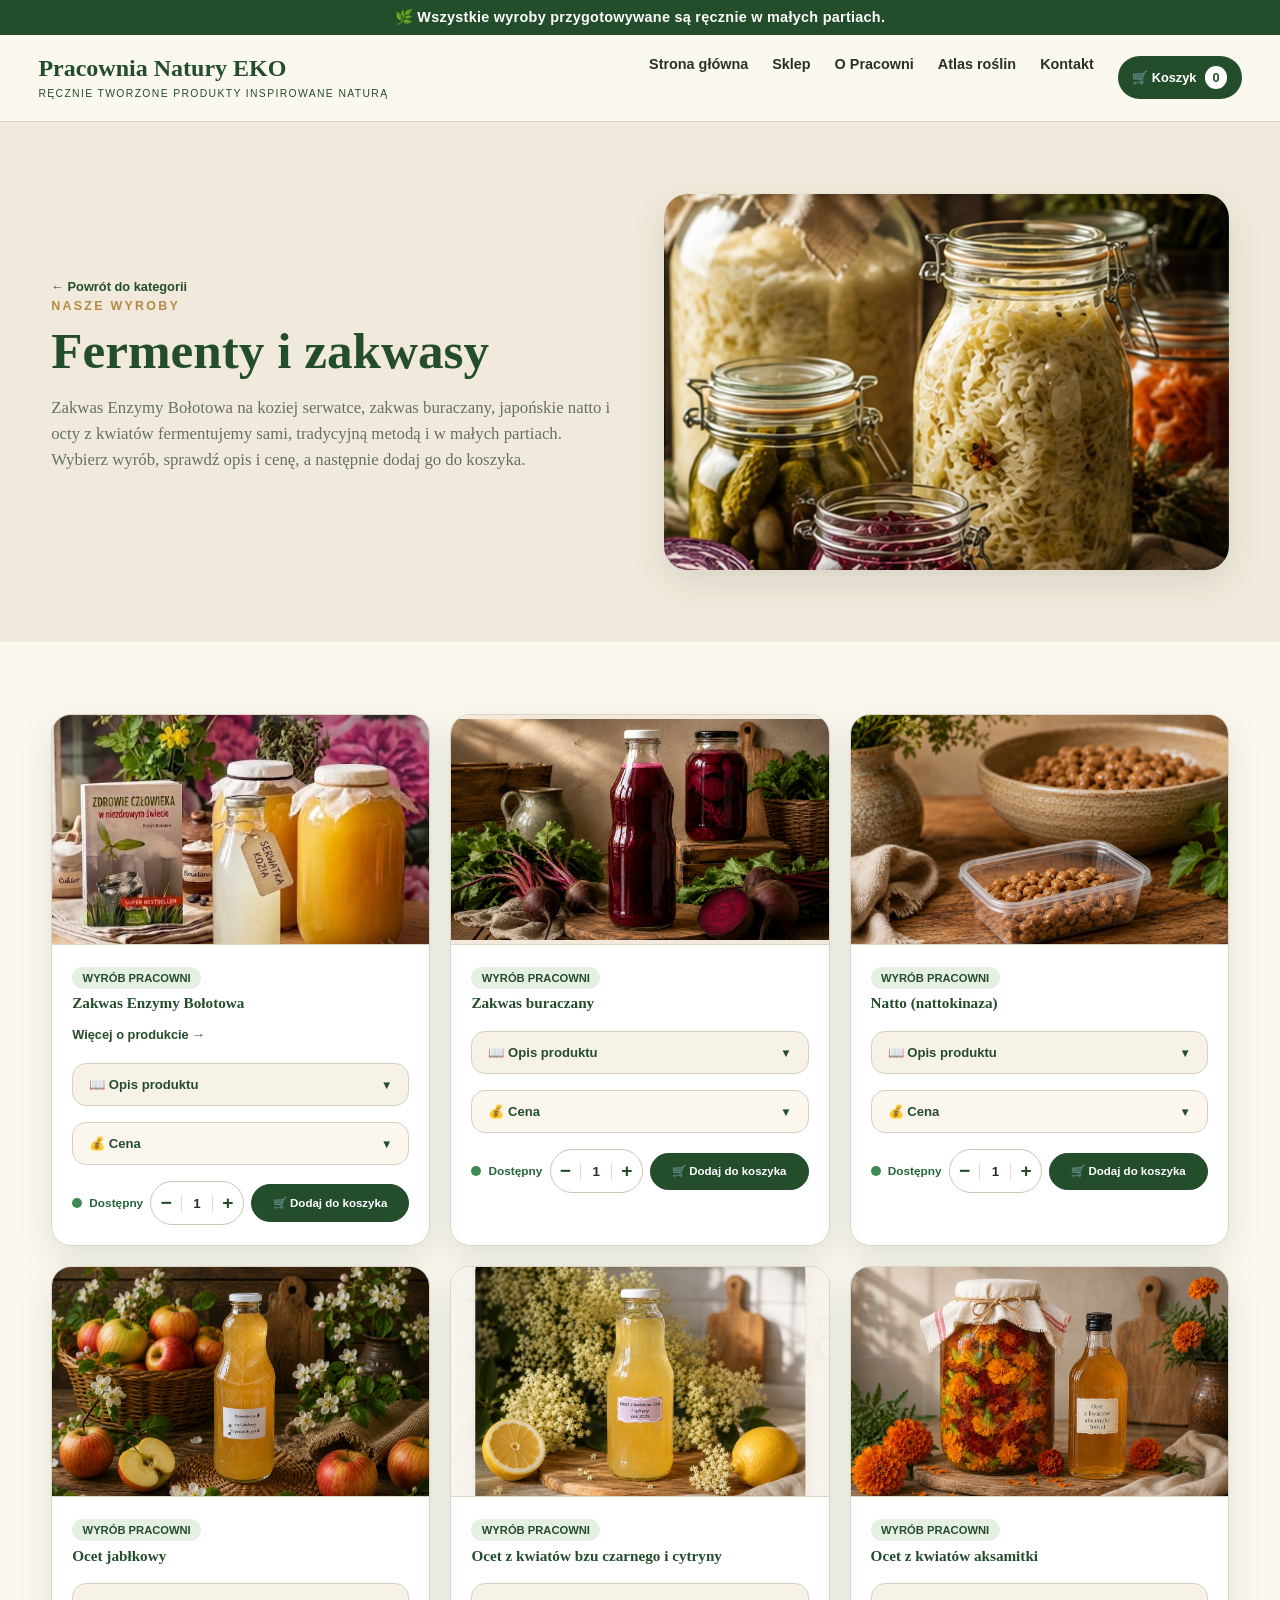
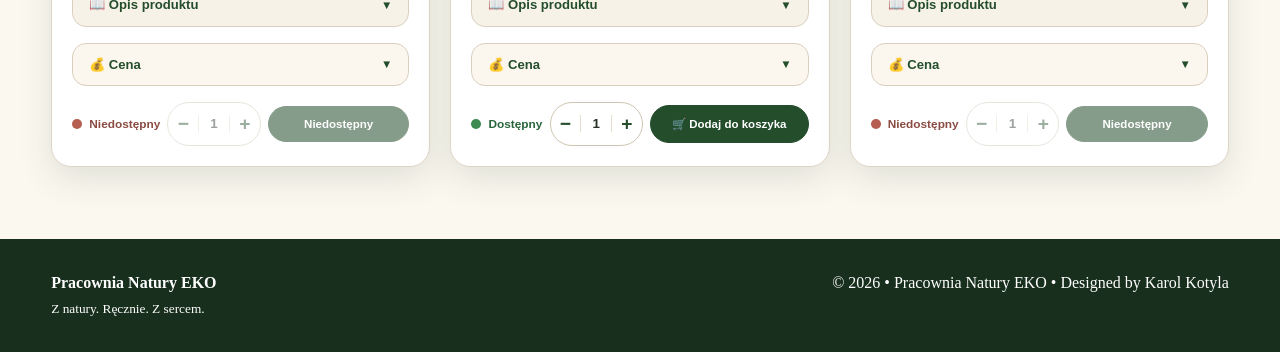
==== commit df742419: "wersja 3.42" ====
--- a/fermenty.html
+++ b/fermenty.html
@@ -1,3 +1,3 @@
 <!DOCTYPE html>
 
-<html lang="pl"><head><meta charset="utf-8"/><meta content="width=device-width,initial-scale=1" name="viewport"/><meta content="Zakwas Enzymy Bołotowa na koziej serwatce, zakwas buraczany, natto i octy kwiatowe. Fermentowane tradycyjnie, ręcznie, w małych partiach. Zamów online." name="description"/><title>Zakwas Bołotowa, zakwas buraczany, natto – Pracownia Natury EKO</title><link href="https://www.pracownianaturyeko.pl/fermenty.html" rel="canonical"/><meta content="website" property="og:type"/><meta content="Pracownia Natury EKO" property="og:site_name"/><meta content="pl_PL" property="og:locale"/><meta content="Zakwas Bołotowa, zakwas buraczany, natto – Pracownia Natury EKO" property="og:title"/><meta content="Zakwas Enzymy Bołotowa na koziej serwatce, zakwas buraczany, natto i octy kwiatowe. Fermentowane tradycyjnie, ręcznie, w małych partiach. Zamów online." property="og:description"/><meta content="https://www.pracownianaturyeko.pl/fermenty.html" property="og:url"/><meta content="https://www.pracownianaturyeko.pl/img/kategorie/kategoria-fermenty-zakwasy.jpg" property="og:image"/><meta content="summary_large_image" name="twitter:card"/><link href="styles.css" rel="stylesheet"/></head><body><div class="top">🌿 Wszystkie wyroby przygotowywane są ręcznie w małych partiach.</div><header><div class="wrap nav"><a class="brand" href="index.html">Pracownia Natury EKO<small>RĘCZNIE TWORZONE PRODUKTY INSPIROWANE NATURĄ</small></a><button aria-label="Menu" class="menu-toggle">☰</button><nav class="menu"><a href="index.html">Strona główna</a><a href="index.html#wyroby">Sklep</a><a href="index.html#pracownia">O Pracowni</a><a href="index.html#atlas">Atlas roślin</a><a href="index.html#kontakt">Kontakt</a></nav></div></header><main><section class="product-hero"><div class="wrap product-hero-grid"><div><a class="back" href="index.html#wyroby">← Powrót do kategorii</a><div class="eyebrow">Nasze wyroby</div><h1 class="title">Fermenty i zakwasy</h1><p class="lead">Zakwas Enzymy Bołotowa na koziej serwatce, zakwas buraczany, japońskie natto i octy z kwiatów fermentujemy sami, tradycyjną metodą i w małych partiach. Wybierz wyrób, sprawdź opis i cenę, a następnie dodaj go do koszyka.</p></div><img alt="Fermenty i zakwasy" src="img/kategorie/kategoria-fermenty-zakwasy.jpg"/></div></section><section class="product-list"><div class="wrap"><div class="product-grid"><article class="card" data-product="enzymy-bolotowa"><img loading="lazy" alt="Zakwas Enzymy Bołotowa" src="ferment.webp"/><div class="body"><span class="tag">wyrób Pracowni</span><h3>Zakwas Enzymy Bołotowa</h3><details class="product-details"><summary>📖 Opis produktu</summary><div class="product-description" data-product-description=""></div></details></div></article><article class="card" data-product="zakwas-buraczany"><img loading="lazy" alt="Zakwas buraczany" src="zakwas-buraczany-pracownia.jpg"/><div class="body"><span class="tag">wyrób Pracowni</span><h3>Zakwas buraczany</h3><details class="product-details"><summary>📖 Opis produktu</summary><div class="product-description" data-product-description=""></div></details></div></article><article class="card" data-product="natto"><img loading="lazy" alt="Natto (nattokinaza)" src="natto-pracownia.jpg"/><div class="body"><span class="tag">wyrób Pracowni</span><h3>Natto (nattokinaza)</h3><details class="product-details"><summary>📖 Opis produktu</summary><div class="product-description" data-product-description=""></div></details></div></article><article class="card" data-product="ocet-jablkowy"><img loading="lazy" alt="Ocet jabłkowy" src="ocet-jablkowy-wide.jpg"/><div class="body"><span class="tag">wyrób Pracowni</span><h3>Ocet jabłkowy</h3><details class="product-details"><summary>📖 Opis produktu</summary><div class="product-description" data-product-description=""></div></details></div></article><article class="card" data-product="ocet-bez-cytryna" data-watermark="system"><img loading="lazy" alt="Ocet z kwiatów bzu czarnego i cytryny" src="ocet-bez-cytryna-wide.jpg"/><div class="body"><span class="tag">wyrób Pracowni</span><h3>Ocet z kwiatów bzu czarnego i cytryny</h3><details class="product-details"><summary>📖 Opis produktu</summary><div class="product-description" data-product-description=""></div></details></div></article><article class="card" data-product="ocet-aksamitka" data-watermark="system"><img loading="lazy" alt="Ocet z kwiatów aksamitki" src="ocet-aksamitka-wide.jpg"/><div class="body"><span class="tag">wyrób Pracowni</span><h3>Ocet z kwiatów aksamitki</h3><details class="product-details"><summary>📖 Opis produktu</summary><div class="product-description" data-product-description=""></div></details></div></article></div></div></section></main><footer><div class="wrap foot"><div><b>Pracownia Natury EKO</b><br/><small>Z natury. Ręcznie. Z sercem.</small></div><div>© 2026 • Pracownia Natury EKO • Designed by Karol Kotyla</div></div></footer><script src="produkty.js"></script><script src="app.js"></script><script src="kontakt.js"></script><script src="wysylka.js"></script><script src="sklep.js"></script><!-- Cloudflare Web Analytics --><script type='module' src='https://static.cloudflareinsights.com/beacon.min.js' data-cf-beacon='{"token": "5252972af676410db8ea2a1779531d4a"}'></script><!-- End Cloudflare Web Analytics --></body></html>+<html lang="pl"><head><meta charset="utf-8"/><meta content="width=device-width,initial-scale=1" name="viewport"/><meta content="Zakwas Enzymy Bołotowa na koziej serwatce, zakwas buraczany, natto i octy kwiatowe. Fermentowane tradycyjnie, ręcznie, w małych partiach. Zamów online." name="description"/><title>Zakwas Bołotowa, zakwas buraczany, natto – Pracownia Natury EKO</title><link href="https://www.pracownianaturyeko.pl/fermenty.html" rel="canonical"/><meta content="website" property="og:type"/><meta content="Pracownia Natury EKO" property="og:site_name"/><meta content="pl_PL" property="og:locale"/><meta content="Zakwas Bołotowa, zakwas buraczany, natto – Pracownia Natury EKO" property="og:title"/><meta content="Zakwas Enzymy Bołotowa na koziej serwatce, zakwas buraczany, natto i octy kwiatowe. Fermentowane tradycyjnie, ręcznie, w małych partiach. Zamów online." property="og:description"/><meta content="https://www.pracownianaturyeko.pl/fermenty.html" property="og:url"/><meta content="https://www.pracownianaturyeko.pl/img/kategorie/kategoria-fermenty-zakwasy.jpg" property="og:image"/><meta content="summary_large_image" name="twitter:card"/><link href="styles.css" rel="stylesheet"/></head><body><div class="top">🌿 Wszystkie wyroby przygotowywane są ręcznie w małych partiach.</div><header><div class="wrap nav"><a class="brand" href="index.html">Pracownia Natury EKO<small>RĘCZNIE TWORZONE PRODUKTY INSPIROWANE NATURĄ</small></a><button aria-label="Menu" class="menu-toggle">☰</button><nav class="menu"><a href="index.html">Strona główna</a><a href="index.html#wyroby">Sklep</a><a href="index.html#pracownia">O Pracowni</a><a href="index.html#atlas">Atlas roślin</a><a href="index.html#kontakt">Kontakt</a></nav></div></header><main><section class="product-hero"><div class="wrap product-hero-grid"><div><a class="back" href="index.html#wyroby">← Powrót do kategorii</a><div class="eyebrow">Nasze wyroby</div><h1 class="title">Fermenty i zakwasy</h1><p class="lead">Zakwas Enzymy Bołotowa na koziej serwatce, zakwas buraczany, japońskie natto i octy z kwiatów fermentujemy sami, tradycyjną metodą i w małych partiach. Wybierz wyrób, sprawdź opis i cenę, a następnie dodaj go do koszyka.</p></div><img alt="Fermenty i zakwasy" src="img/kategorie/kategoria-fermenty-zakwasy.jpg"/></div></section><section class="product-list"><div class="wrap"><div class="product-grid"><article class="card" data-product="enzymy-bolotowa"><img loading="lazy" alt="Zakwas Enzymy Bołotowa" src="ferment.webp"/><div class="body"><span class="tag">wyrób Pracowni</span><h3><a href="zakwas-bolotowa.html">Zakwas Enzymy Bołotowa</a></h3><a class="back" href="zakwas-bolotowa.html">Więcej o produkcie →</a><details class="product-details"><summary>📖 Opis produktu</summary><div class="product-description" data-product-description=""></div></details></div></article><article class="card" data-product="zakwas-buraczany"><img loading="lazy" alt="Zakwas buraczany" src="zakwas-buraczany-pracownia.jpg"/><div class="body"><span class="tag">wyrób Pracowni</span><h3>Zakwas buraczany</h3><details class="product-details"><summary>📖 Opis produktu</summary><div class="product-description" data-product-description=""></div></details></div></article><article class="card" data-product="natto"><img loading="lazy" alt="Natto (nattokinaza)" src="natto-pracownia.jpg"/><div class="body"><span class="tag">wyrób Pracowni</span><h3>Natto (nattokinaza)</h3><details class="product-details"><summary>📖 Opis produktu</summary><div class="product-description" data-product-description=""></div></details></div></article><article class="card" data-product="ocet-jablkowy"><img loading="lazy" alt="Ocet jabłkowy" src="ocet-jablkowy-wide.jpg"/><div class="body"><span class="tag">wyrób Pracowni</span><h3>Ocet jabłkowy</h3><details class="product-details"><summary>📖 Opis produktu</summary><div class="product-description" data-product-description=""></div></details></div></article><article class="card" data-product="ocet-bez-cytryna" data-watermark="system"><img loading="lazy" alt="Ocet z kwiatów bzu czarnego i cytryny" src="ocet-bez-cytryna-wide.jpg"/><div class="body"><span class="tag">wyrób Pracowni</span><h3>Ocet z kwiatów bzu czarnego i cytryny</h3><details class="product-details"><summary>📖 Opis produktu</summary><div class="product-description" data-product-description=""></div></details></div></article><article class="card" data-product="ocet-aksamitka" data-watermark="system"><img loading="lazy" alt="Ocet z kwiatów aksamitki" src="ocet-aksamitka-wide.jpg"/><div class="body"><span class="tag">wyrób Pracowni</span><h3>Ocet z kwiatów aksamitki</h3><details class="product-details"><summary>📖 Opis produktu</summary><div class="product-description" data-product-description=""></div></details></div></article></div></div></section></main><footer><div class="wrap foot"><div><b>Pracownia Natury EKO</b><br/><small>Z natury. Ręcznie. Z sercem.</small></div><div>© 2026 • Pracownia Natury EKO • Designed by Karol Kotyla</div></div></footer><script src="produkty.js"></script><script src="app.js"></script><script src="kontakt.js"></script><script src="wysylka.js"></script><script src="sklep.js"></script><!-- Cloudflare Web Analytics --><script type='module' src='https://static.cloudflareinsights.com/beacon.min.js' data-cf-beacon='{"token": "5252972af676410db8ea2a1779531d4a"}'></script><!-- End Cloudflare Web Analytics --></body></html>
--- a/styles.css
+++ b/styles.css
@@ -504,3 +504,5 @@
 .product-variant-row{display:flex;align-items:center;gap:.55rem;margin:.1rem 0 .65rem}
 .product-variant-row label{font:700 .76rem Arial,sans-serif;color:var(--green);white-space:nowrap}
 .product-variant-select{flex:1;min-width:0;padding:.62rem .75rem;border:1px solid #cfc4b3;border-radius:12px;background:#fff;color:var(--ink);font:700 .78rem Arial,sans-serif}
+/* v3.42: ikonki YouTube / Facebook w przyciskach */
+.btn .social-ico{width:1.35em;height:1.35em;margin-right:.5em;flex:0 0 auto}
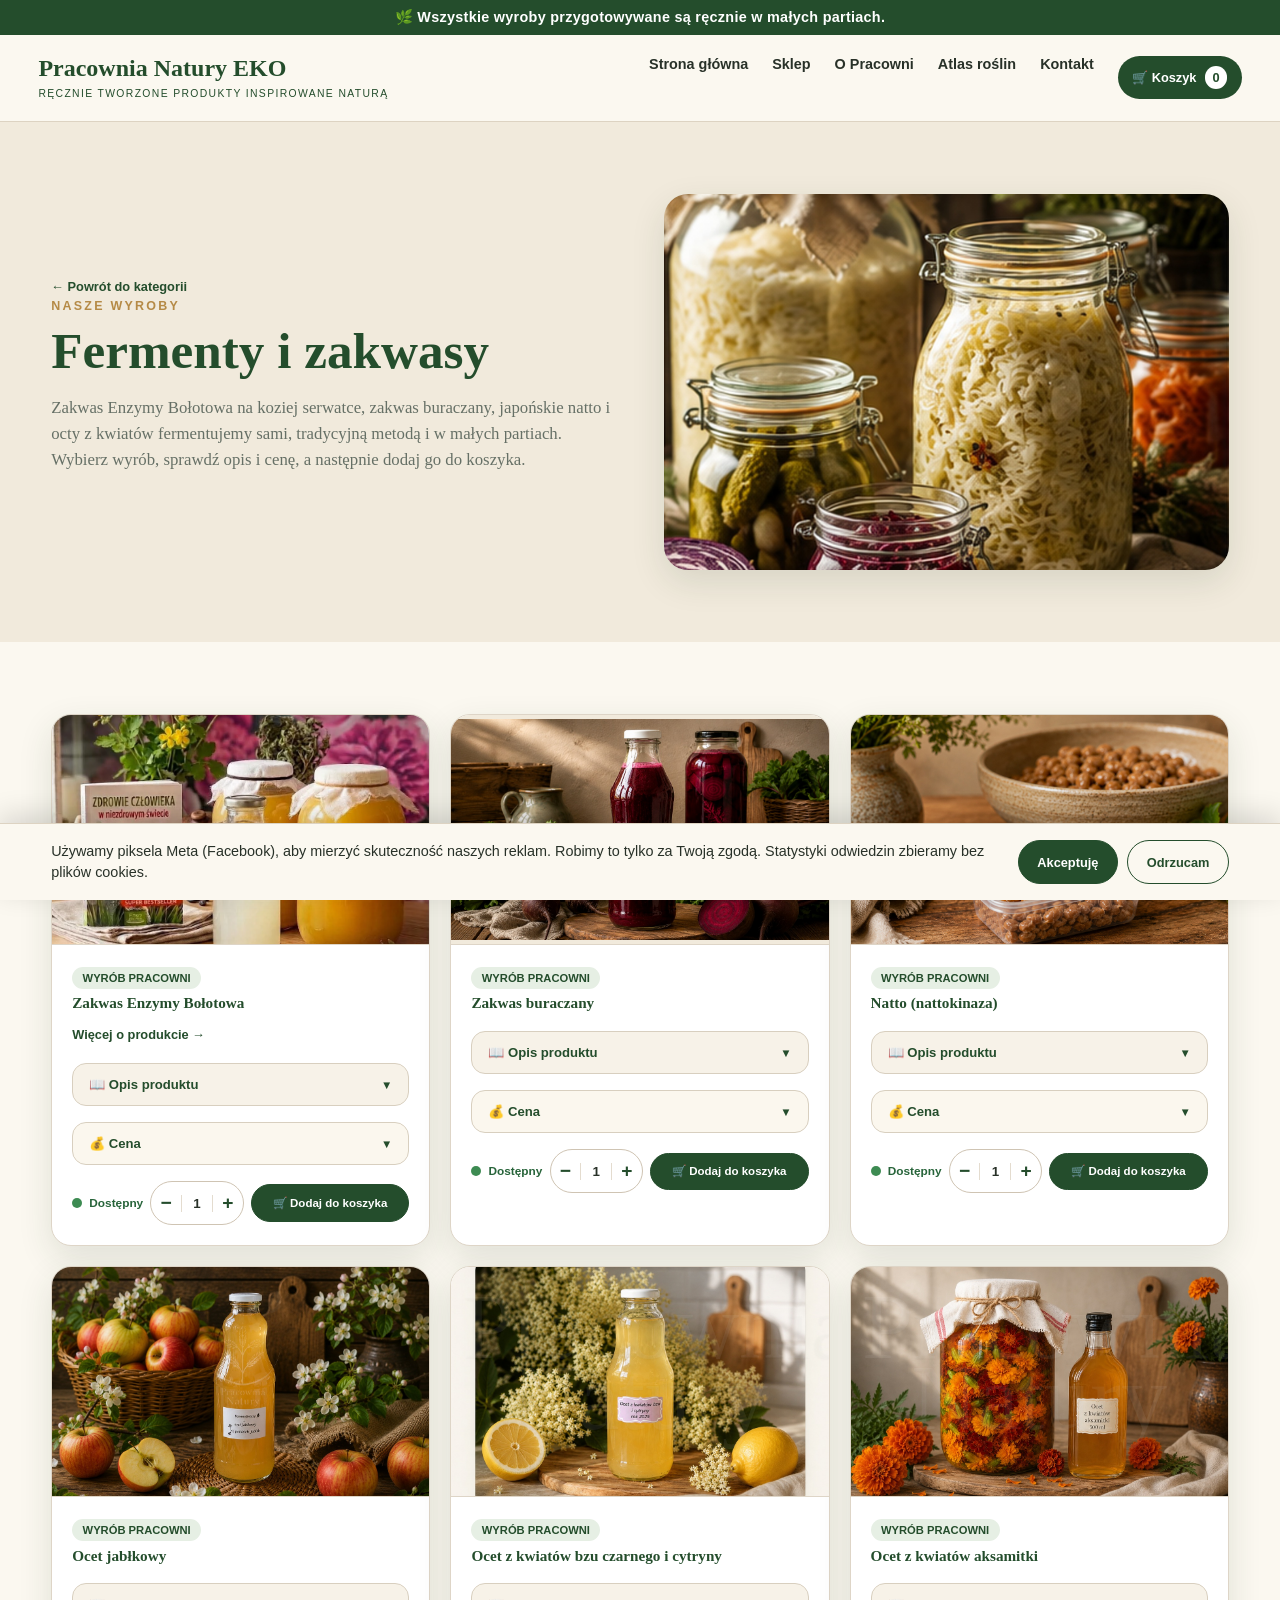
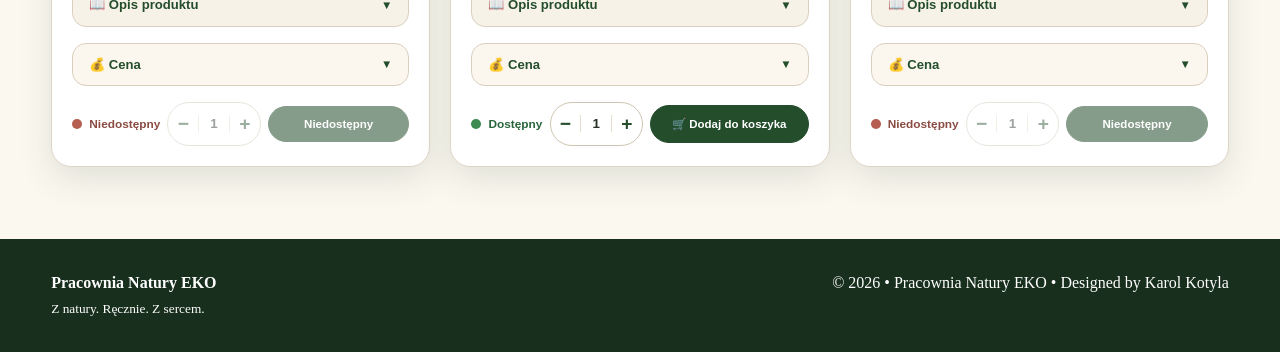
==== commit 6993271a: "wersja 3.44" ====
--- a/fermenty.html
+++ b/fermenty.html
@@ -1,3 +1,3 @@
 <!DOCTYPE html>
 
-<html lang="pl"><head><meta charset="utf-8"/><meta content="width=device-width,initial-scale=1" name="viewport"/><meta content="Zakwas Enzymy Bołotowa na koziej serwatce, zakwas buraczany, natto i octy kwiatowe. Fermentowane tradycyjnie, ręcznie, w małych partiach. Zamów online." name="description"/><title>Zakwas Bołotowa, zakwas buraczany, natto – Pracownia Natury EKO</title><link href="https://www.pracownianaturyeko.pl/fermenty.html" rel="canonical"/><meta content="website" property="og:type"/><meta content="Pracownia Natury EKO" property="og:site_name"/><meta content="pl_PL" property="og:locale"/><meta content="Zakwas Bołotowa, zakwas buraczany, natto – Pracownia Natury EKO" property="og:title"/><meta content="Zakwas Enzymy Bołotowa na koziej serwatce, zakwas buraczany, natto i octy kwiatowe. Fermentowane tradycyjnie, ręcznie, w małych partiach. Zamów online." property="og:description"/><meta content="https://www.pracownianaturyeko.pl/fermenty.html" property="og:url"/><meta content="https://www.pracownianaturyeko.pl/img/kategorie/kategoria-fermenty-zakwasy.jpg" property="og:image"/><meta content="summary_large_image" name="twitter:card"/><link href="styles.css" rel="stylesheet"/></head><body><div class="top">🌿 Wszystkie wyroby przygotowywane są ręcznie w małych partiach.</div><header><div class="wrap nav"><a class="brand" href="index.html">Pracownia Natury EKO<small>RĘCZNIE TWORZONE PRODUKTY INSPIROWANE NATURĄ</small></a><button aria-label="Menu" class="menu-toggle">☰</button><nav class="menu"><a href="index.html">Strona główna</a><a href="index.html#wyroby">Sklep</a><a href="index.html#pracownia">O Pracowni</a><a href="index.html#atlas">Atlas roślin</a><a href="index.html#kontakt">Kontakt</a></nav></div></header><main><section class="product-hero"><div class="wrap product-hero-grid"><div><a class="back" href="index.html#wyroby">← Powrót do kategorii</a><div class="eyebrow">Nasze wyroby</div><h1 class="title">Fermenty i zakwasy</h1><p class="lead">Zakwas Enzymy Bołotowa na koziej serwatce, zakwas buraczany, japońskie natto i octy z kwiatów fermentujemy sami, tradycyjną metodą i w małych partiach. Wybierz wyrób, sprawdź opis i cenę, a następnie dodaj go do koszyka.</p></div><img alt="Fermenty i zakwasy" src="img/kategorie/kategoria-fermenty-zakwasy.jpg"/></div></section><section class="product-list"><div class="wrap"><div class="product-grid"><article class="card" data-product="enzymy-bolotowa"><img loading="lazy" alt="Zakwas Enzymy Bołotowa" src="ferment.webp"/><div class="body"><span class="tag">wyrób Pracowni</span><h3><a href="zakwas-bolotowa.html">Zakwas Enzymy Bołotowa</a></h3><a class="back" href="zakwas-bolotowa.html">Więcej o produkcie →</a><details class="product-details"><summary>📖 Opis produktu</summary><div class="product-description" data-product-description=""></div></details></div></article><article class="card" data-product="zakwas-buraczany"><img loading="lazy" alt="Zakwas buraczany" src="zakwas-buraczany-pracownia.jpg"/><div class="body"><span class="tag">wyrób Pracowni</span><h3>Zakwas buraczany</h3><details class="product-details"><summary>📖 Opis produktu</summary><div class="product-description" data-product-description=""></div></details></div></article><article class="card" data-product="natto"><img loading="lazy" alt="Natto (nattokinaza)" src="natto-pracownia.jpg"/><div class="body"><span class="tag">wyrób Pracowni</span><h3>Natto (nattokinaza)</h3><details class="product-details"><summary>📖 Opis produktu</summary><div class="product-description" data-product-description=""></div></details></div></article><article class="card" data-product="ocet-jablkowy"><img loading="lazy" alt="Ocet jabłkowy" src="ocet-jablkowy-wide.jpg"/><div class="body"><span class="tag">wyrób Pracowni</span><h3>Ocet jabłkowy</h3><details class="product-details"><summary>📖 Opis produktu</summary><div class="product-description" data-product-description=""></div></details></div></article><article class="card" data-product="ocet-bez-cytryna" data-watermark="system"><img loading="lazy" alt="Ocet z kwiatów bzu czarnego i cytryny" src="ocet-bez-cytryna-wide.jpg"/><div class="body"><span class="tag">wyrób Pracowni</span><h3>Ocet z kwiatów bzu czarnego i cytryny</h3><details class="product-details"><summary>📖 Opis produktu</summary><div class="product-description" data-product-description=""></div></details></div></article><article class="card" data-product="ocet-aksamitka" data-watermark="system"><img loading="lazy" alt="Ocet z kwiatów aksamitki" src="ocet-aksamitka-wide.jpg"/><div class="body"><span class="tag">wyrób Pracowni</span><h3>Ocet z kwiatów aksamitki</h3><details class="product-details"><summary>📖 Opis produktu</summary><div class="product-description" data-product-description=""></div></details></div></article></div></div></section></main><footer><div class="wrap foot"><div><b>Pracownia Natury EKO</b><br/><small>Z natury. Ręcznie. Z sercem.</small></div><div>© 2026 • Pracownia Natury EKO • Designed by Karol Kotyla</div></div></footer><script src="produkty.js"></script><script src="app.js"></script><script src="kontakt.js"></script><script src="wysylka.js"></script><script src="sklep.js"></script><!-- Cloudflare Web Analytics --><script type='module' src='https://static.cloudflareinsights.com/beacon.min.js' data-cf-beacon='{"token": "5252972af676410db8ea2a1779531d4a"}'></script><!-- End Cloudflare Web Analytics --></body></html>+<html lang="pl"><head><meta charset="utf-8"/><meta content="width=device-width,initial-scale=1" name="viewport"/><meta content="Zakwas Enzymy Bołotowa na koziej serwatce, zakwas buraczany, natto i octy kwiatowe. Fermentowane tradycyjnie, ręcznie, w małych partiach. Zamów online." name="description"/><title>Zakwas Bołotowa, zakwas buraczany, natto – Pracownia Natury EKO</title><link href="https://www.pracownianaturyeko.pl/fermenty.html" rel="canonical"/><meta content="website" property="og:type"/><meta content="Pracownia Natury EKO" property="og:site_name"/><meta content="pl_PL" property="og:locale"/><meta content="Zakwas Bołotowa, zakwas buraczany, natto – Pracownia Natury EKO" property="og:title"/><meta content="Zakwas Enzymy Bołotowa na koziej serwatce, zakwas buraczany, natto i octy kwiatowe. Fermentowane tradycyjnie, ręcznie, w małych partiach. Zamów online." property="og:description"/><meta content="https://www.pracownianaturyeko.pl/fermenty.html" property="og:url"/><meta content="https://www.pracownianaturyeko.pl/img/kategorie/kategoria-fermenty-zakwasy.jpg" property="og:image"/><meta content="summary_large_image" name="twitter:card"/><link href="styles.css" rel="stylesheet"/></head><body><div class="top">🌿 Wszystkie wyroby przygotowywane są ręcznie w małych partiach.</div><header><div class="wrap nav"><a class="brand" href="index.html">Pracownia Natury EKO<small>RĘCZNIE TWORZONE PRODUKTY INSPIROWANE NATURĄ</small></a><button aria-label="Menu" class="menu-toggle">☰</button><nav class="menu"><a href="index.html">Strona główna</a><a href="index.html#wyroby">Sklep</a><a href="index.html#pracownia">O Pracowni</a><a href="index.html#atlas">Atlas roślin</a><a href="index.html#kontakt">Kontakt</a></nav></div></header><main><section class="product-hero"><div class="wrap product-hero-grid"><div><a class="back" href="index.html#wyroby">← Powrót do kategorii</a><div class="eyebrow">Nasze wyroby</div><h1 class="title">Fermenty i zakwasy</h1><p class="lead">Zakwas Enzymy Bołotowa na koziej serwatce, zakwas buraczany, japońskie natto i octy z kwiatów fermentujemy sami, tradycyjną metodą i w małych partiach. Wybierz wyrób, sprawdź opis i cenę, a następnie dodaj go do koszyka.</p></div><img alt="Fermenty i zakwasy" src="img/kategorie/kategoria-fermenty-zakwasy.jpg"/></div></section><section class="product-list"><div class="wrap"><div class="product-grid"><article class="card" data-product="enzymy-bolotowa"><img loading="lazy" alt="Zakwas Enzymy Bołotowa" src="ferment.webp"/><div class="body"><span class="tag">wyrób Pracowni</span><h3><a href="zakwas-bolotowa.html">Zakwas Enzymy Bołotowa</a></h3><a class="back" href="zakwas-bolotowa.html">Więcej o produkcie →</a><details class="product-details"><summary>📖 Opis produktu</summary><div class="product-description" data-product-description=""></div></details></div></article><article class="card" data-product="zakwas-buraczany"><img loading="lazy" alt="Zakwas buraczany" src="zakwas-buraczany-pracownia.jpg"/><div class="body"><span class="tag">wyrób Pracowni</span><h3>Zakwas buraczany</h3><details class="product-details"><summary>📖 Opis produktu</summary><div class="product-description" data-product-description=""></div></details></div></article><article class="card" data-product="natto"><img loading="lazy" alt="Natto (nattokinaza)" src="natto-pracownia.jpg"/><div class="body"><span class="tag">wyrób Pracowni</span><h3>Natto (nattokinaza)</h3><details class="product-details"><summary>📖 Opis produktu</summary><div class="product-description" data-product-description=""></div></details></div></article><article class="card" data-product="ocet-jablkowy"><img loading="lazy" alt="Ocet jabłkowy" src="ocet-jablkowy-wide.jpg"/><div class="body"><span class="tag">wyrób Pracowni</span><h3>Ocet jabłkowy</h3><details class="product-details"><summary>📖 Opis produktu</summary><div class="product-description" data-product-description=""></div></details></div></article><article class="card" data-product="ocet-bez-cytryna" data-watermark="system"><img loading="lazy" alt="Ocet z kwiatów bzu czarnego i cytryny" src="ocet-bez-cytryna-wide.jpg"/><div class="body"><span class="tag">wyrób Pracowni</span><h3>Ocet z kwiatów bzu czarnego i cytryny</h3><details class="product-details"><summary>📖 Opis produktu</summary><div class="product-description" data-product-description=""></div></details></div></article><article class="card" data-product="ocet-aksamitka" data-watermark="system"><img loading="lazy" alt="Ocet z kwiatów aksamitki" src="ocet-aksamitka-wide.jpg"/><div class="body"><span class="tag">wyrób Pracowni</span><h3>Ocet z kwiatów aksamitki</h3><details class="product-details"><summary>📖 Opis produktu</summary><div class="product-description" data-product-description=""></div></details></div></article></div></div></section></main><footer><div class="wrap foot"><div><b>Pracownia Natury EKO</b><br/><small>Z natury. Ręcznie. Z sercem.</small></div><div>© 2026 • Pracownia Natury EKO • Designed by Karol Kotyla</div></div></footer><script src="produkty.js"></script><script src="app.js"></script><script src="kontakt.js"></script><script src="wysylka.js"></script><script src="sklep.js"></script><script src="meta-pixel.js"></script><!-- Cloudflare Web Analytics --><script type='module' src='https://static.cloudflareinsights.com/beacon.min.js' data-cf-beacon='{"token": "5252972af676410db8ea2a1779531d4a"}'></script><!-- End Cloudflare Web Analytics --></body></html>
--- a/styles.css
+++ b/styles.css
@@ -506,3 +506,11 @@
 .product-variant-select{flex:1;min-width:0;padding:.62rem .75rem;border:1px solid #cfc4b3;border-radius:12px;background:#fff;color:var(--ink);font:700 .78rem Arial,sans-serif}
 /* v3.42: ikonki YouTube / Facebook w przyciskach */
 .btn .social-ico{width:1.35em;height:1.35em;margin-right:.5em;flex:0 0 auto}
+
+/* v3.44 — baner zgody na cookies (piksel Meta) */
+.cookie-banner{position:fixed;left:0;right:0;bottom:0;z-index:1300;background:var(--cream);border-top:1px solid #ddd3c2;box-shadow:0 -8px 28px rgba(0,0,0,.14);padding:1rem 4vw;display:flex;gap:1rem 1.5rem;align-items:center;justify-content:space-between;flex-wrap:wrap}
+.cookie-banner p{margin:0;flex:1 1 320px;font:400 .9rem/1.5 Arial,sans-serif;color:var(--ink)}
+.cookie-banner-buttons{display:flex;gap:.6rem;flex-wrap:wrap}
+.cookie-banner .btn{cursor:pointer;background:transparent;color:var(--green)}
+.cookie-banner .btn.primary{background:var(--green);color:#fff}
+@media(max-width:600px){.cookie-banner{padding:.9rem 5vw}.cookie-banner-buttons{width:100%}.cookie-banner .btn{flex:1}}
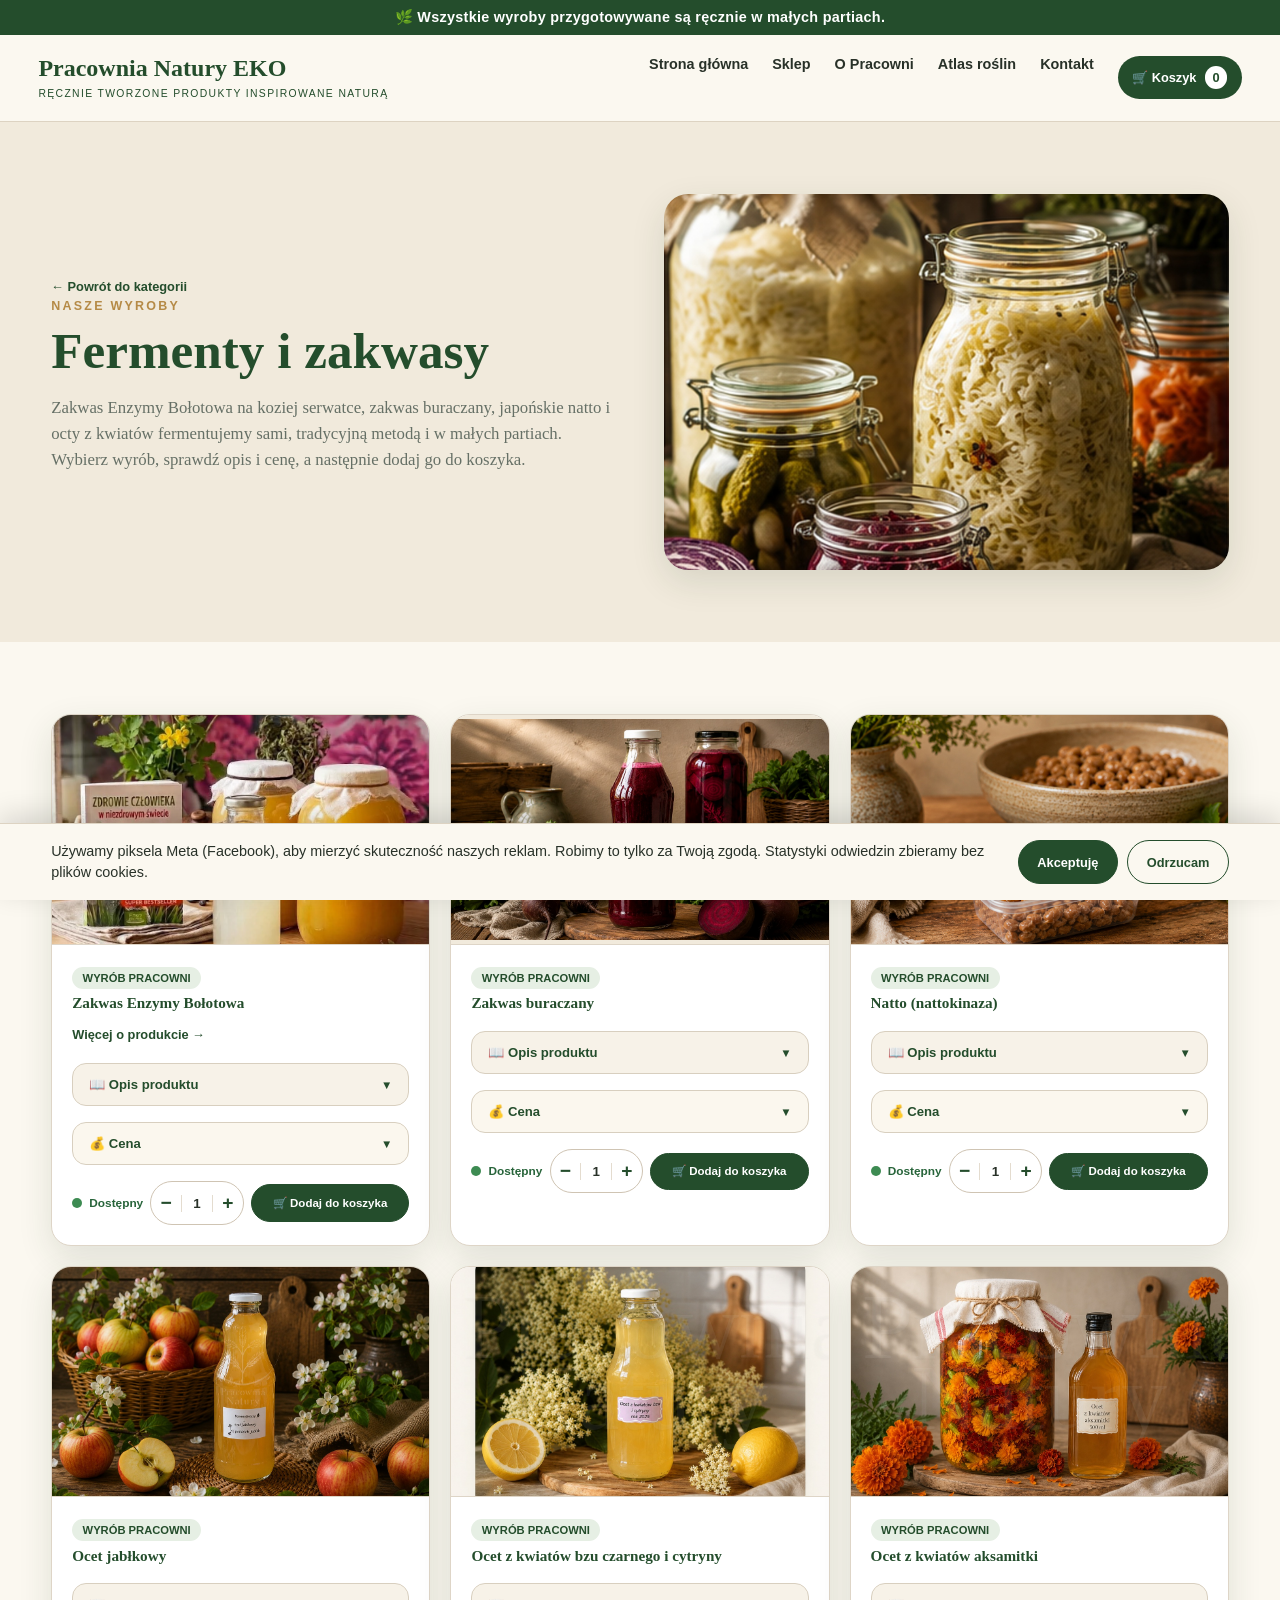
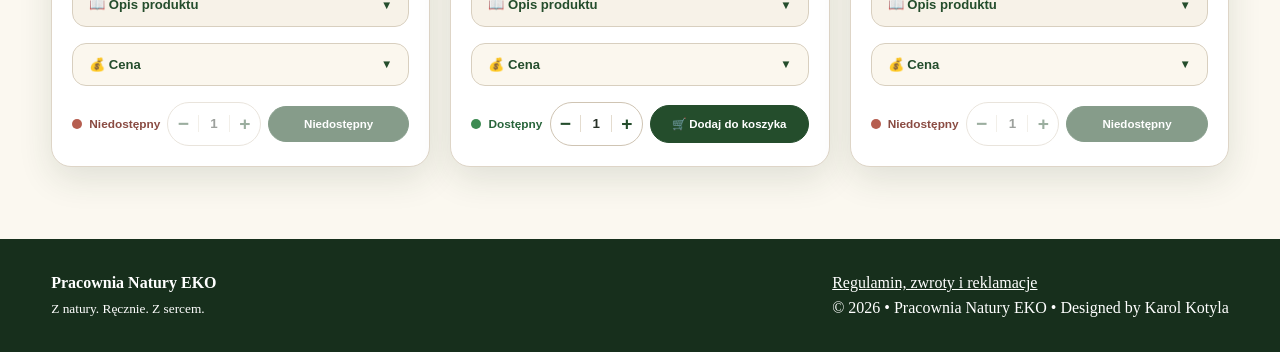
==== commit 6466d8df: "wersja 3.45 regulamin" ====
--- a/fermenty.html
+++ b/fermenty.html
@@ -1,3 +1,3 @@
 <!DOCTYPE html>
 
-<html lang="pl"><head><meta charset="utf-8"/><meta content="width=device-width,initial-scale=1" name="viewport"/><meta content="Zakwas Enzymy Bołotowa na koziej serwatce, zakwas buraczany, natto i octy kwiatowe. Fermentowane tradycyjnie, ręcznie, w małych partiach. Zamów online." name="description"/><title>Zakwas Bołotowa, zakwas buraczany, natto – Pracownia Natury EKO</title><link href="https://www.pracownianaturyeko.pl/fermenty.html" rel="canonical"/><meta content="website" property="og:type"/><meta content="Pracownia Natury EKO" property="og:site_name"/><meta content="pl_PL" property="og:locale"/><meta content="Zakwas Bołotowa, zakwas buraczany, natto – Pracownia Natury EKO" property="og:title"/><meta content="Zakwas Enzymy Bołotowa na koziej serwatce, zakwas buraczany, natto i octy kwiatowe. Fermentowane tradycyjnie, ręcznie, w małych partiach. Zamów online." property="og:description"/><meta content="https://www.pracownianaturyeko.pl/fermenty.html" property="og:url"/><meta content="https://www.pracownianaturyeko.pl/img/kategorie/kategoria-fermenty-zakwasy.jpg" property="og:image"/><meta content="summary_large_image" name="twitter:card"/><link href="styles.css" rel="stylesheet"/></head><body><div class="top">🌿 Wszystkie wyroby przygotowywane są ręcznie w małych partiach.</div><header><div class="wrap nav"><a class="brand" href="index.html">Pracownia Natury EKO<small>RĘCZNIE TWORZONE PRODUKTY INSPIROWANE NATURĄ</small></a><button aria-label="Menu" class="menu-toggle">☰</button><nav class="menu"><a href="index.html">Strona główna</a><a href="index.html#wyroby">Sklep</a><a href="index.html#pracownia">O Pracowni</a><a href="index.html#atlas">Atlas roślin</a><a href="index.html#kontakt">Kontakt</a></nav></div></header><main><section class="product-hero"><div class="wrap product-hero-grid"><div><a class="back" href="index.html#wyroby">← Powrót do kategorii</a><div class="eyebrow">Nasze wyroby</div><h1 class="title">Fermenty i zakwasy</h1><p class="lead">Zakwas Enzymy Bołotowa na koziej serwatce, zakwas buraczany, japońskie natto i octy z kwiatów fermentujemy sami, tradycyjną metodą i w małych partiach. Wybierz wyrób, sprawdź opis i cenę, a następnie dodaj go do koszyka.</p></div><img alt="Fermenty i zakwasy" src="img/kategorie/kategoria-fermenty-zakwasy.jpg"/></div></section><section class="product-list"><div class="wrap"><div class="product-grid"><article class="card" data-product="enzymy-bolotowa"><img loading="lazy" alt="Zakwas Enzymy Bołotowa" src="ferment.webp"/><div class="body"><span class="tag">wyrób Pracowni</span><h3><a href="zakwas-bolotowa.html">Zakwas Enzymy Bołotowa</a></h3><a class="back" href="zakwas-bolotowa.html">Więcej o produkcie →</a><details class="product-details"><summary>📖 Opis produktu</summary><div class="product-description" data-product-description=""></div></details></div></article><article class="card" data-product="zakwas-buraczany"><img loading="lazy" alt="Zakwas buraczany" src="zakwas-buraczany-pracownia.jpg"/><div class="body"><span class="tag">wyrób Pracowni</span><h3>Zakwas buraczany</h3><details class="product-details"><summary>📖 Opis produktu</summary><div class="product-description" data-product-description=""></div></details></div></article><article class="card" data-product="natto"><img loading="lazy" alt="Natto (nattokinaza)" src="natto-pracownia.jpg"/><div class="body"><span class="tag">wyrób Pracowni</span><h3>Natto (nattokinaza)</h3><details class="product-details"><summary>📖 Opis produktu</summary><div class="product-description" data-product-description=""></div></details></div></article><article class="card" data-product="ocet-jablkowy"><img loading="lazy" alt="Ocet jabłkowy" src="ocet-jablkowy-wide.jpg"/><div class="body"><span class="tag">wyrób Pracowni</span><h3>Ocet jabłkowy</h3><details class="product-details"><summary>📖 Opis produktu</summary><div class="product-description" data-product-description=""></div></details></div></article><article class="card" data-product="ocet-bez-cytryna" data-watermark="system"><img loading="lazy" alt="Ocet z kwiatów bzu czarnego i cytryny" src="ocet-bez-cytryna-wide.jpg"/><div class="body"><span class="tag">wyrób Pracowni</span><h3>Ocet z kwiatów bzu czarnego i cytryny</h3><details class="product-details"><summary>📖 Opis produktu</summary><div class="product-description" data-product-description=""></div></details></div></article><article class="card" data-product="ocet-aksamitka" data-watermark="system"><img loading="lazy" alt="Ocet z kwiatów aksamitki" src="ocet-aksamitka-wide.jpg"/><div class="body"><span class="tag">wyrób Pracowni</span><h3>Ocet z kwiatów aksamitki</h3><details class="product-details"><summary>📖 Opis produktu</summary><div class="product-description" data-product-description=""></div></details></div></article></div></div></section></main><footer><div class="wrap foot"><div><b>Pracownia Natury EKO</b><br/><small>Z natury. Ręcznie. Z sercem.</small></div><div>© 2026 • Pracownia Natury EKO • Designed by Karol Kotyla</div></div></footer><script src="produkty.js"></script><script src="app.js"></script><script src="kontakt.js"></script><script src="wysylka.js"></script><script src="sklep.js"></script><script src="meta-pixel.js"></script><!-- Cloudflare Web Analytics --><script type='module' src='https://static.cloudflareinsights.com/beacon.min.js' data-cf-beacon='{"token": "5252972af676410db8ea2a1779531d4a"}'></script><!-- End Cloudflare Web Analytics --></body></html>+<html lang="pl"><head><meta charset="utf-8"/><meta content="width=device-width,initial-scale=1" name="viewport"/><meta content="Zakwas Enzymy Bołotowa na koziej serwatce, zakwas buraczany, natto i octy kwiatowe. Fermentowane tradycyjnie, ręcznie, w małych partiach. Zamów online." name="description"/><title>Zakwas Bołotowa, zakwas buraczany, natto – Pracownia Natury EKO</title><link href="https://www.pracownianaturyeko.pl/fermenty.html" rel="canonical"/><meta content="website" property="og:type"/><meta content="Pracownia Natury EKO" property="og:site_name"/><meta content="pl_PL" property="og:locale"/><meta content="Zakwas Bołotowa, zakwas buraczany, natto – Pracownia Natury EKO" property="og:title"/><meta content="Zakwas Enzymy Bołotowa na koziej serwatce, zakwas buraczany, natto i octy kwiatowe. Fermentowane tradycyjnie, ręcznie, w małych partiach. Zamów online." property="og:description"/><meta content="https://www.pracownianaturyeko.pl/fermenty.html" property="og:url"/><meta content="https://www.pracownianaturyeko.pl/img/kategorie/kategoria-fermenty-zakwasy.jpg" property="og:image"/><meta content="summary_large_image" name="twitter:card"/><link href="styles.css" rel="stylesheet"/></head><body><div class="top">🌿 Wszystkie wyroby przygotowywane są ręcznie w małych partiach.</div><header><div class="wrap nav"><a class="brand" href="index.html">Pracownia Natury EKO<small>RĘCZNIE TWORZONE PRODUKTY INSPIROWANE NATURĄ</small></a><button aria-label="Menu" class="menu-toggle">☰</button><nav class="menu"><a href="index.html">Strona główna</a><a href="index.html#wyroby">Sklep</a><a href="index.html#pracownia">O Pracowni</a><a href="index.html#atlas">Atlas roślin</a><a href="index.html#kontakt">Kontakt</a></nav></div></header><main><section class="product-hero"><div class="wrap product-hero-grid"><div><a class="back" href="index.html#wyroby">← Powrót do kategorii</a><div class="eyebrow">Nasze wyroby</div><h1 class="title">Fermenty i zakwasy</h1><p class="lead">Zakwas Enzymy Bołotowa na koziej serwatce, zakwas buraczany, japońskie natto i octy z kwiatów fermentujemy sami, tradycyjną metodą i w małych partiach. Wybierz wyrób, sprawdź opis i cenę, a następnie dodaj go do koszyka.</p></div><img alt="Fermenty i zakwasy" src="img/kategorie/kategoria-fermenty-zakwasy.jpg"/></div></section><section class="product-list"><div class="wrap"><div class="product-grid"><article class="card" data-product="enzymy-bolotowa"><img loading="lazy" alt="Zakwas Enzymy Bołotowa" src="ferment.webp"/><div class="body"><span class="tag">wyrób Pracowni</span><h3><a href="zakwas-bolotowa.html">Zakwas Enzymy Bołotowa</a></h3><a class="back" href="zakwas-bolotowa.html">Więcej o produkcie →</a><details class="product-details"><summary>📖 Opis produktu</summary><div class="product-description" data-product-description=""></div></details></div></article><article class="card" data-product="zakwas-buraczany"><img loading="lazy" alt="Zakwas buraczany" src="zakwas-buraczany-pracownia.jpg"/><div class="body"><span class="tag">wyrób Pracowni</span><h3>Zakwas buraczany</h3><details class="product-details"><summary>📖 Opis produktu</summary><div class="product-description" data-product-description=""></div></details></div></article><article class="card" data-product="natto"><img loading="lazy" alt="Natto (nattokinaza)" src="natto-pracownia.jpg"/><div class="body"><span class="tag">wyrób Pracowni</span><h3>Natto (nattokinaza)</h3><details class="product-details"><summary>📖 Opis produktu</summary><div class="product-description" data-product-description=""></div></details></div></article><article class="card" data-product="ocet-jablkowy"><img loading="lazy" alt="Ocet jabłkowy" src="ocet-jablkowy-wide.jpg"/><div class="body"><span class="tag">wyrób Pracowni</span><h3>Ocet jabłkowy</h3><details class="product-details"><summary>📖 Opis produktu</summary><div class="product-description" data-product-description=""></div></details></div></article><article class="card" data-product="ocet-bez-cytryna" data-watermark="system"><img loading="lazy" alt="Ocet z kwiatów bzu czarnego i cytryny" src="ocet-bez-cytryna-wide.jpg"/><div class="body"><span class="tag">wyrób Pracowni</span><h3>Ocet z kwiatów bzu czarnego i cytryny</h3><details class="product-details"><summary>📖 Opis produktu</summary><div class="product-description" data-product-description=""></div></details></div></article><article class="card" data-product="ocet-aksamitka" data-watermark="system"><img loading="lazy" alt="Ocet z kwiatów aksamitki" src="ocet-aksamitka-wide.jpg"/><div class="body"><span class="tag">wyrób Pracowni</span><h3>Ocet z kwiatów aksamitki</h3><details class="product-details"><summary>📖 Opis produktu</summary><div class="product-description" data-product-description=""></div></details></div></article></div></div></section></main><footer><div class="wrap foot"><div><b>Pracownia Natury EKO</b><br/><small>Z natury. Ręcznie. Z sercem.</small></div><div><a href="regulamin.html" style="color:#fff;text-decoration:underline">Regulamin, zwroty i reklamacje</a><br/>© 2026 • Pracownia Natury EKO • Designed by Karol Kotyla</div></div></footer><script src="produkty.js"></script><script src="app.js"></script><script src="kontakt.js"></script><script src="wysylka.js"></script><script src="sklep.js"></script><script src="meta-pixel.js"></script><!-- Cloudflare Web Analytics --><script type='module' src='https://static.cloudflareinsights.com/beacon.min.js' data-cf-beacon='{"token": "5252972af676410db8ea2a1779531d4a"}'></script><!-- End Cloudflare Web Analytics --></body></html>
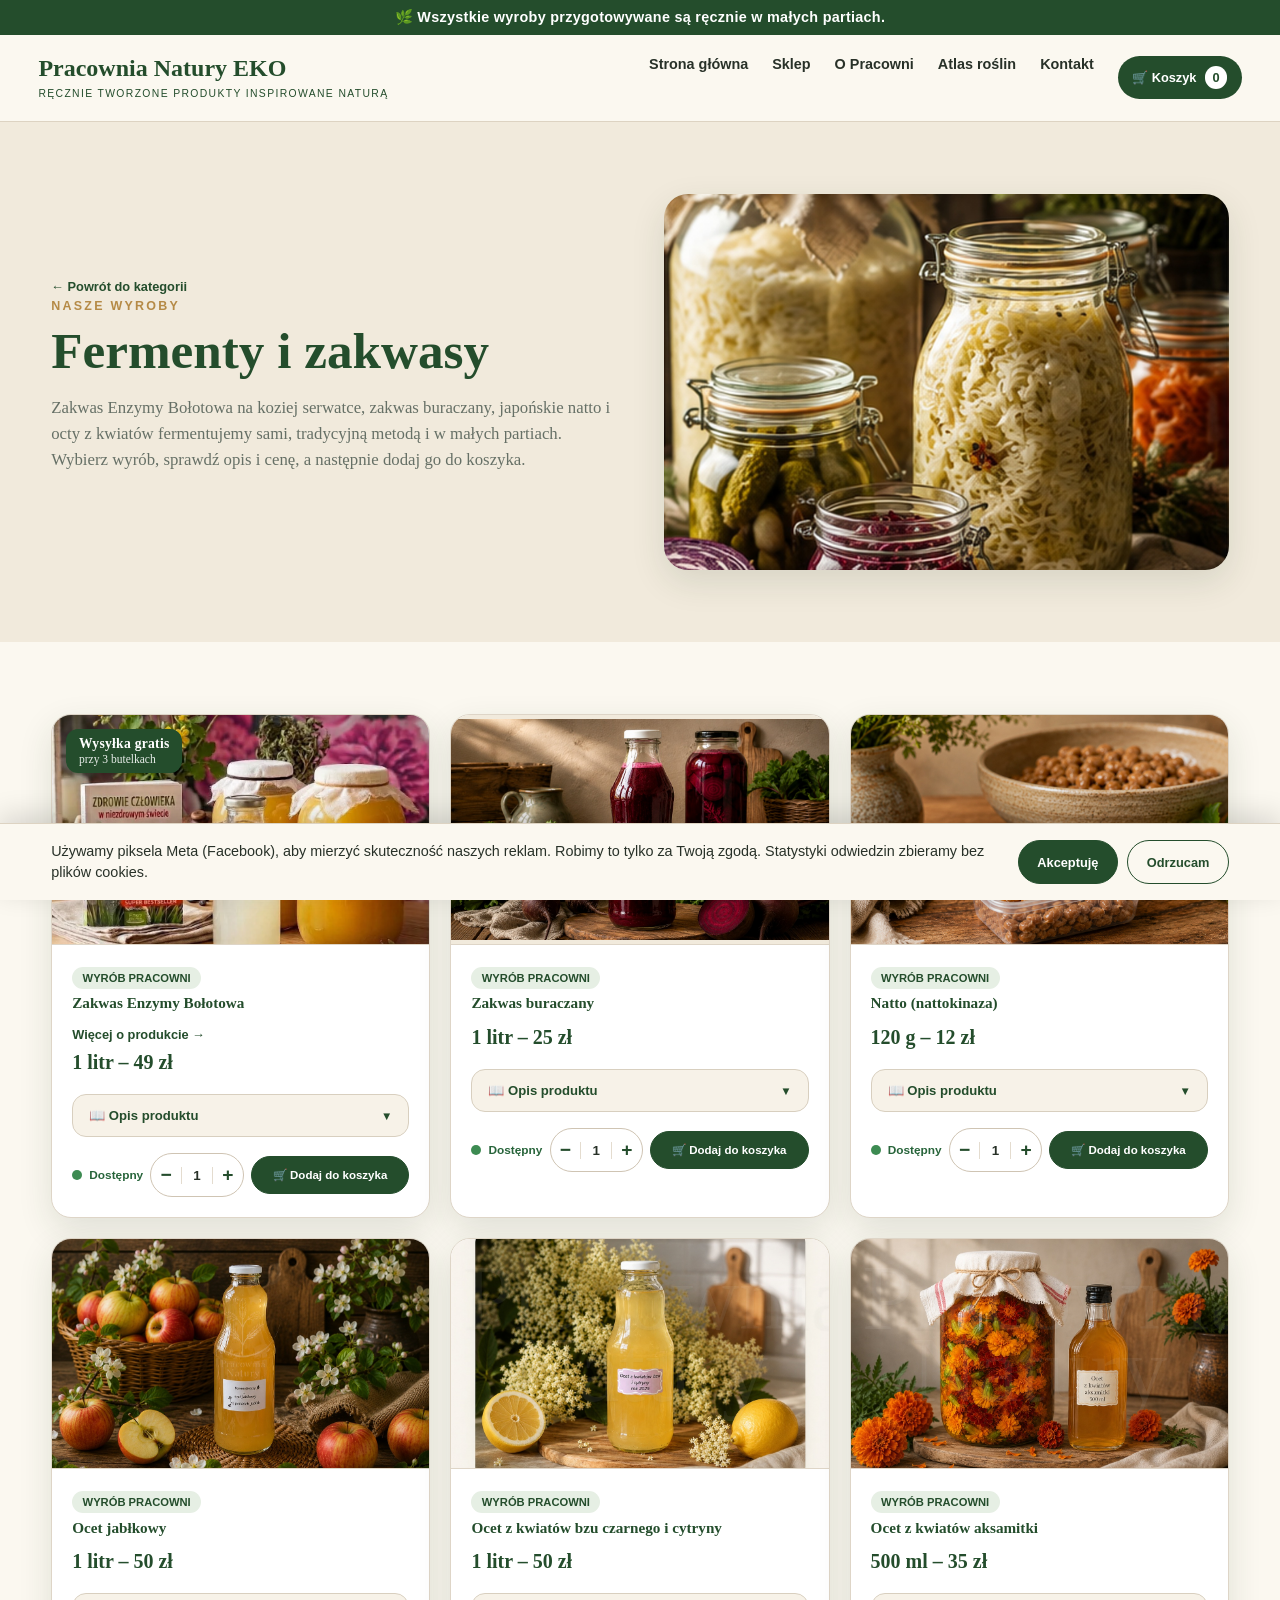
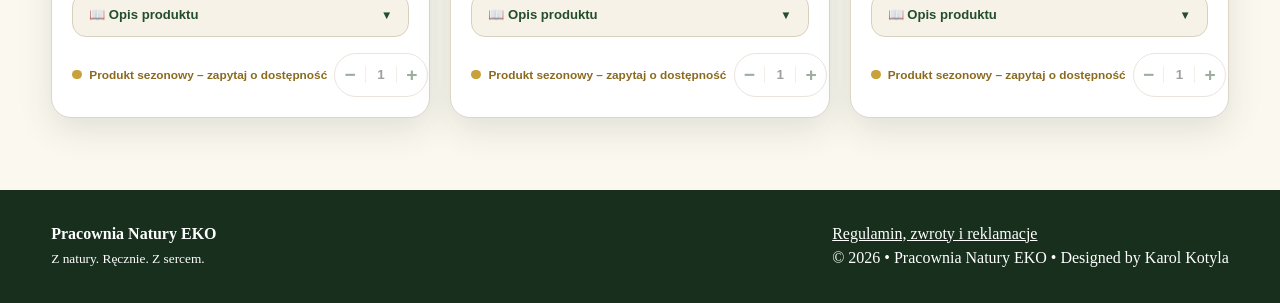
==== commit cb015379: "wersja v3.46" ====
--- a/fermenty.html
+++ b/fermenty.html
@@ -1,3 +1,3 @@
 <!DOCTYPE html>
 
-<html lang="pl"><head><meta charset="utf-8"/><meta content="width=device-width,initial-scale=1" name="viewport"/><meta content="Zakwas Enzymy Bołotowa na koziej serwatce, zakwas buraczany, natto i octy kwiatowe. Fermentowane tradycyjnie, ręcznie, w małych partiach. Zamów online." name="description"/><title>Zakwas Bołotowa, zakwas buraczany, natto – Pracownia Natury EKO</title><link href="https://www.pracownianaturyeko.pl/fermenty.html" rel="canonical"/><meta content="website" property="og:type"/><meta content="Pracownia Natury EKO" property="og:site_name"/><meta content="pl_PL" property="og:locale"/><meta content="Zakwas Bołotowa, zakwas buraczany, natto – Pracownia Natury EKO" property="og:title"/><meta content="Zakwas Enzymy Bołotowa na koziej serwatce, zakwas buraczany, natto i octy kwiatowe. Fermentowane tradycyjnie, ręcznie, w małych partiach. Zamów online." property="og:description"/><meta content="https://www.pracownianaturyeko.pl/fermenty.html" property="og:url"/><meta content="https://www.pracownianaturyeko.pl/img/kategorie/kategoria-fermenty-zakwasy.jpg" property="og:image"/><meta content="summary_large_image" name="twitter:card"/><link href="styles.css" rel="stylesheet"/></head><body><div class="top">🌿 Wszystkie wyroby przygotowywane są ręcznie w małych partiach.</div><header><div class="wrap nav"><a class="brand" href="index.html">Pracownia Natury EKO<small>RĘCZNIE TWORZONE PRODUKTY INSPIROWANE NATURĄ</small></a><button aria-label="Menu" class="menu-toggle">☰</button><nav class="menu"><a href="index.html">Strona główna</a><a href="index.html#wyroby">Sklep</a><a href="index.html#pracownia">O Pracowni</a><a href="index.html#atlas">Atlas roślin</a><a href="index.html#kontakt">Kontakt</a></nav></div></header><main><section class="product-hero"><div class="wrap product-hero-grid"><div><a class="back" href="index.html#wyroby">← Powrót do kategorii</a><div class="eyebrow">Nasze wyroby</div><h1 class="title">Fermenty i zakwasy</h1><p class="lead">Zakwas Enzymy Bołotowa na koziej serwatce, zakwas buraczany, japońskie natto i octy z kwiatów fermentujemy sami, tradycyjną metodą i w małych partiach. Wybierz wyrób, sprawdź opis i cenę, a następnie dodaj go do koszyka.</p></div><img alt="Fermenty i zakwasy" src="img/kategorie/kategoria-fermenty-zakwasy.jpg"/></div></section><section class="product-list"><div class="wrap"><div class="product-grid"><article class="card" data-product="enzymy-bolotowa"><img loading="lazy" alt="Zakwas Enzymy Bołotowa" src="ferment.webp"/><div class="body"><span class="tag">wyrób Pracowni</span><h3><a href="zakwas-bolotowa.html">Zakwas Enzymy Bołotowa</a></h3><a class="back" href="zakwas-bolotowa.html">Więcej o produkcie →</a><details class="product-details"><summary>📖 Opis produktu</summary><div class="product-description" data-product-description=""></div></details></div></article><article class="card" data-product="zakwas-buraczany"><img loading="lazy" alt="Zakwas buraczany" src="zakwas-buraczany-pracownia.jpg"/><div class="body"><span class="tag">wyrób Pracowni</span><h3>Zakwas buraczany</h3><details class="product-details"><summary>📖 Opis produktu</summary><div class="product-description" data-product-description=""></div></details></div></article><article class="card" data-product="natto"><img loading="lazy" alt="Natto (nattokinaza)" src="natto-pracownia.jpg"/><div class="body"><span class="tag">wyrób Pracowni</span><h3>Natto (nattokinaza)</h3><details class="product-details"><summary>📖 Opis produktu</summary><div class="product-description" data-product-description=""></div></details></div></article><article class="card" data-product="ocet-jablkowy"><img loading="lazy" alt="Ocet jabłkowy" src="ocet-jablkowy-wide.jpg"/><div class="body"><span class="tag">wyrób Pracowni</span><h3>Ocet jabłkowy</h3><details class="product-details"><summary>📖 Opis produktu</summary><div class="product-description" data-product-description=""></div></details></div></article><article class="card" data-product="ocet-bez-cytryna" data-watermark="system"><img loading="lazy" alt="Ocet z kwiatów bzu czarnego i cytryny" src="ocet-bez-cytryna-wide.jpg"/><div class="body"><span class="tag">wyrób Pracowni</span><h3>Ocet z kwiatów bzu czarnego i cytryny</h3><details class="product-details"><summary>📖 Opis produktu</summary><div class="product-description" data-product-description=""></div></details></div></article><article class="card" data-product="ocet-aksamitka" data-watermark="system"><img loading="lazy" alt="Ocet z kwiatów aksamitki" src="ocet-aksamitka-wide.jpg"/><div class="body"><span class="tag">wyrób Pracowni</span><h3>Ocet z kwiatów aksamitki</h3><details class="product-details"><summary>📖 Opis produktu</summary><div class="product-description" data-product-description=""></div></details></div></article></div></div></section></main><footer><div class="wrap foot"><div><b>Pracownia Natury EKO</b><br/><small>Z natury. Ręcznie. Z sercem.</small></div><div><a href="regulamin.html" style="color:#fff;text-decoration:underline">Regulamin, zwroty i reklamacje</a><br/>© 2026 • Pracownia Natury EKO • Designed by Karol Kotyla</div></div></footer><script src="produkty.js"></script><script src="app.js"></script><script src="kontakt.js"></script><script src="wysylka.js"></script><script src="sklep.js"></script><script src="meta-pixel.js"></script><!-- Cloudflare Web Analytics --><script type='module' src='https://static.cloudflareinsights.com/beacon.min.js' data-cf-beacon='{"token": "5252972af676410db8ea2a1779531d4a"}'></script><!-- End Cloudflare Web Analytics --></body></html>+<html lang="pl"><head><meta charset="utf-8"/><meta content="width=device-width,initial-scale=1" name="viewport"/><meta content="Zakwas Enzymy Bołotowa na koziej serwatce, zakwas buraczany, natto i octy kwiatowe. Fermentowane tradycyjnie, ręcznie, w małych partiach. Zamów online." name="description"/><title>Zakwas Bołotowa, zakwas buraczany, natto – Pracownia Natury EKO</title><link href="https://www.pracownianaturyeko.pl/fermenty.html" rel="canonical"/><meta content="website" property="og:type"/><meta content="Pracownia Natury EKO" property="og:site_name"/><meta content="pl_PL" property="og:locale"/><meta content="Zakwas Bołotowa, zakwas buraczany, natto – Pracownia Natury EKO" property="og:title"/><meta content="Zakwas Enzymy Bołotowa na koziej serwatce, zakwas buraczany, natto i octy kwiatowe. Fermentowane tradycyjnie, ręcznie, w małych partiach. Zamów online." property="og:description"/><meta content="https://www.pracownianaturyeko.pl/fermenty.html" property="og:url"/><meta content="https://www.pracownianaturyeko.pl/img/kategorie/kategoria-fermenty-zakwasy.jpg" property="og:image"/><meta content="summary_large_image" name="twitter:card"/><link href="styles.css" rel="stylesheet"/><link rel="icon" type="image/svg+xml" href="favicon.svg"/><link rel="icon" type="image/png" sizes="32x32" href="favicon-32.png"/><link rel="icon" href="favicon.ico" sizes="any"/><link rel="apple-touch-icon" href="apple-touch-icon.png"/></head><body><div class="top">🌿 Wszystkie wyroby przygotowywane są ręcznie w małych partiach.</div><header><div class="wrap nav"><a class="brand" href="index.html">Pracownia Natury EKO<small>RĘCZNIE TWORZONE PRODUKTY INSPIROWANE NATURĄ</small></a><button aria-label="Menu" class="menu-toggle">☰</button><nav class="menu"><a href="index.html">Strona główna</a><a href="index.html#wyroby">Sklep</a><a href="index.html#pracownia">O Pracowni</a><a href="index.html#atlas">Atlas roślin</a><a href="index.html#kontakt">Kontakt</a></nav></div></header><main><section class="product-hero"><div class="wrap product-hero-grid"><div><a class="back" href="index.html#wyroby">← Powrót do kategorii</a><div class="eyebrow">Nasze wyroby</div><h1 class="title">Fermenty i zakwasy</h1><p class="lead">Zakwas Enzymy Bołotowa na koziej serwatce, zakwas buraczany, japońskie natto i octy z kwiatów fermentujemy sami, tradycyjną metodą i w małych partiach. Wybierz wyrób, sprawdź opis i cenę, a następnie dodaj go do koszyka.</p></div><img alt="Fermenty i zakwasy" src="img/kategorie/kategoria-fermenty-zakwasy.jpg"/></div></section><section class="product-list"><div class="wrap"><div class="product-grid"><article class="card" data-product="enzymy-bolotowa"><img loading="lazy" alt="Zakwas Enzymy Bołotowa" src="ferment.webp"/><div class="body"><span class="tag">wyrób Pracowni</span><h3><a href="zakwas-bolotowa.html">Zakwas Enzymy Bołotowa</a></h3><a class="back" href="zakwas-bolotowa.html">Więcej o produkcie →</a><details class="product-details"><summary>📖 Opis produktu</summary><div class="product-description" data-product-description=""></div></details></div></article><article class="card" data-product="zakwas-buraczany"><img loading="lazy" alt="Zakwas buraczany" src="zakwas-buraczany-pracownia.jpg"/><div class="body"><span class="tag">wyrób Pracowni</span><h3>Zakwas buraczany</h3><details class="product-details"><summary>📖 Opis produktu</summary><div class="product-description" data-product-description=""></div></details></div></article><article class="card" data-product="natto"><img loading="lazy" alt="Natto (nattokinaza)" src="natto-pracownia.jpg"/><div class="body"><span class="tag">wyrób Pracowni</span><h3>Natto (nattokinaza)</h3><details class="product-details"><summary>📖 Opis produktu</summary><div class="product-description" data-product-description=""></div></details></div></article><article class="card" data-product="ocet-jablkowy"><img loading="lazy" alt="Ocet jabłkowy" src="ocet-jablkowy-wide.jpg"/><div class="body"><span class="tag">wyrób Pracowni</span><h3>Ocet jabłkowy</h3><details class="product-details"><summary>📖 Opis produktu</summary><div class="product-description" data-product-description=""></div></details></div></article><article class="card" data-product="ocet-bez-cytryna" data-watermark="system"><img loading="lazy" alt="Ocet z kwiatów bzu czarnego i cytryny" src="ocet-bez-cytryna-wide.jpg"/><div class="body"><span class="tag">wyrób Pracowni</span><h3>Ocet z kwiatów bzu czarnego i cytryny</h3><details class="product-details"><summary>📖 Opis produktu</summary><div class="product-description" data-product-description=""></div></details></div></article><article class="card" data-product="ocet-aksamitka" data-watermark="system"><img loading="lazy" alt="Ocet z kwiatów aksamitki" src="ocet-aksamitka-wide.jpg"/><div class="body"><span class="tag">wyrób Pracowni</span><h3>Ocet z kwiatów aksamitki</h3><details class="product-details"><summary>📖 Opis produktu</summary><div class="product-description" data-product-description=""></div></details></div></article></div></div></section></main><footer><div class="wrap foot"><div><b>Pracownia Natury EKO</b><br/><small>Z natury. Ręcznie. Z sercem.</small></div><div><a href="regulamin.html" style="color:#fff;text-decoration:underline">Regulamin, zwroty i reklamacje</a><br/>© 2026 • Pracownia Natury EKO • Designed by Karol Kotyla</div></div></footer><script src="produkty.js"></script><script src="app.js"></script><script src="kontakt.js"></script><script src="wysylka.js"></script><script src="sklep.js"></script><script src="meta-pixel.js"></script><!-- Cloudflare Web Analytics --><script type='module' src='https://static.cloudflareinsights.com/beacon.min.js' data-cf-beacon='{"token": "5252972af676410db8ea2a1779531d4a"}'></script><!-- End Cloudflare Web Analytics --></body></html>
--- a/styles.css
+++ b/styles.css
@@ -514,3 +514,30 @@
 .cookie-banner .btn{cursor:pointer;background:transparent;color:var(--green)}
 .cookie-banner .btn.primary{background:var(--green);color:#fff}
 @media(max-width:600px){.cookie-banner{padding:.9rem 5vw}.cookie-banner-buttons{width:100%}.cookie-banner .btn{flex:1}}
+
+/* v3.46: produkty sezonowe */
+.shop-availability.is-seasonal,.availability.is-seasonal{color:#8a6a1f}.shop-availability.is-seasonal .availability-dot,.availability.is-seasonal .availability-dot{background:#c9a13b}.ask-btn{background:#fff;color:var(--green,#254f2d);border:1.5px solid var(--green,#254f2d)}
+.ship-hint{margin:.5rem 0;padding:.55rem .75rem;border-radius:10px;background:#f6efe0;color:#5b4a1f;font-size:.9rem;line-height:1.35}.ship-hint.ok{background:#e4f0e2;color:#254f2d;font-weight:600}
+.promo-ship{display:inline-block;margin:.35rem 0 .5rem;padding:.35rem .7rem;border-radius:999px;background:#e4f0e2;color:#254f2d;font-weight:700;font-size:.9rem}.shipping-promo b{color:#fff}
+.card-price{margin:.35rem 0 .7rem}.card-price .price-value{font-size:1.25rem;font-weight:800;color:var(--green,#254f2d)}
+.card[data-product]{position:relative}.promo-ribbon{position:absolute;top:14px;left:14px;z-index:3;display:flex;flex-direction:column;gap:1px;padding:.45rem .8rem;border-radius:12px;background:var(--green,#254f2d);color:#fff;box-shadow:0 4px 12px rgba(0,0,0,.25);line-height:1.15;pointer-events:none}.promo-ribbon b{font-size:.85rem;letter-spacing:.02em}.promo-ribbon small{font-size:.72rem;opacity:.9}
+
+.hero-actions{display:flex;flex-wrap:wrap;gap:.7rem;margin-top:1.2rem}
+.featured-product{padding:3rem 0;background:var(--cream,#faf7f0)}
+.featured-grid{display:grid;grid-template-columns:1.1fr 1fr;gap:2.2rem;align-items:center}
+.featured-photo img{display:block;width:100%;height:auto;border-radius:18px;box-shadow:0 10px 30px rgba(0,0,0,.12)}
+.featured-text .title{margin:.2rem 0 .8rem}
+.featured-price{font-size:1.6rem;font-weight:800;color:var(--green,#254f2d);margin:.6rem 0}
+.featured-promo{margin:.3rem 0 1rem}
+@media(max-width:760px){.featured-grid{grid-template-columns:1fr;gap:1.2rem}.featured-product{padding:2rem 0}}
+
+.reviews{padding:3rem 0;background:var(--cream,#faf7f0)}
+.review-grid{display:grid;grid-template-columns:repeat(3,minmax(0,1fr));gap:1.2rem;margin:1.4rem 0}
+.review{margin:0;padding:1.3rem 1.4rem;background:#fff;border-radius:16px;box-shadow:0 6px 20px rgba(0,0,0,.07)}
+.review blockquote{margin:0 0 .8rem;font-style:italic;line-height:1.55}
+.review blockquote:before{content:"„"}.review blockquote:after{content:"”"}
+.review figcaption{font-weight:700;color:var(--green,#254f2d)}
+.review-summary{text-align:center;margin:0}.review-summary a{color:var(--green,#254f2d);text-decoration:underline}
+@media(max-width:760px){.review-grid{grid-template-columns:1fr}.reviews{padding:2rem 0}}
+
+.cart-summary.is-empty label,.cart-summary.is-empty select,.cart-summary.is-empty .ship-hint,.cart-summary.is-empty .cart-total-row,.cart-summary.is-empty .cart-order{display:none}
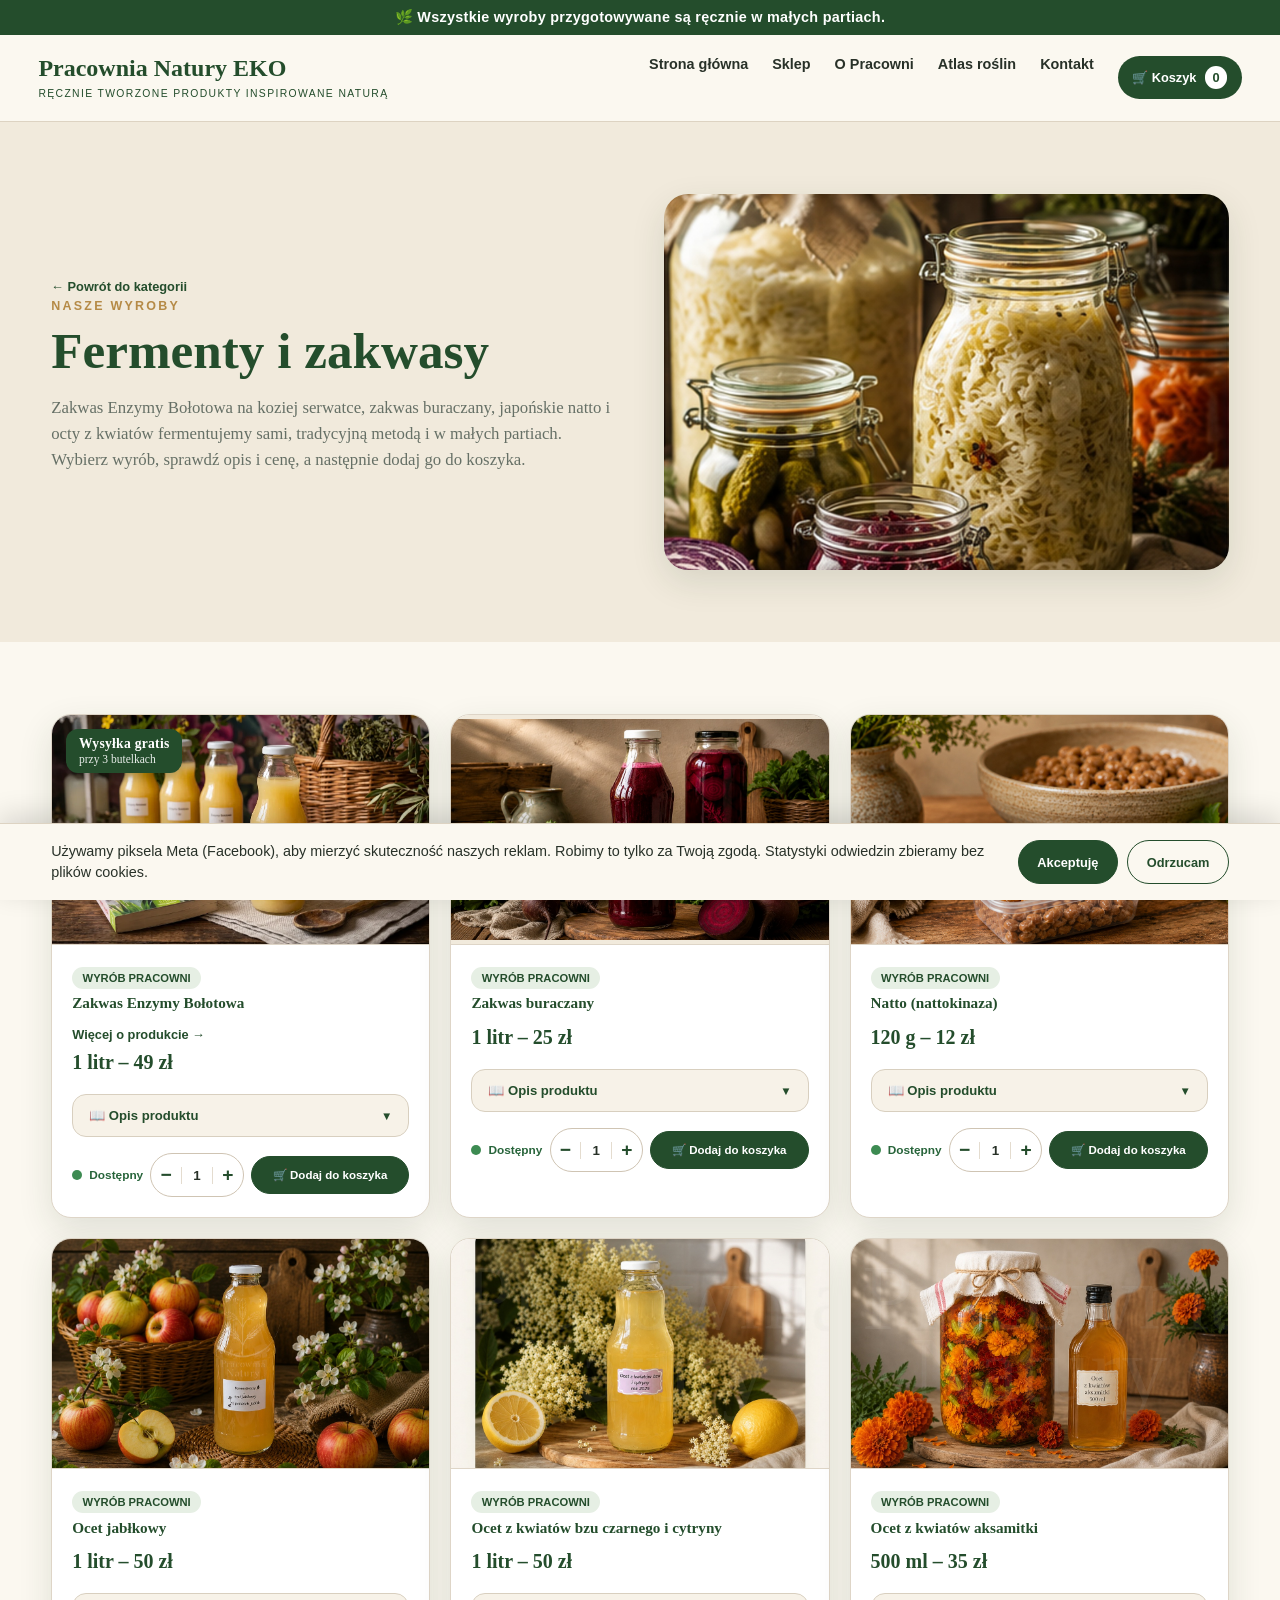
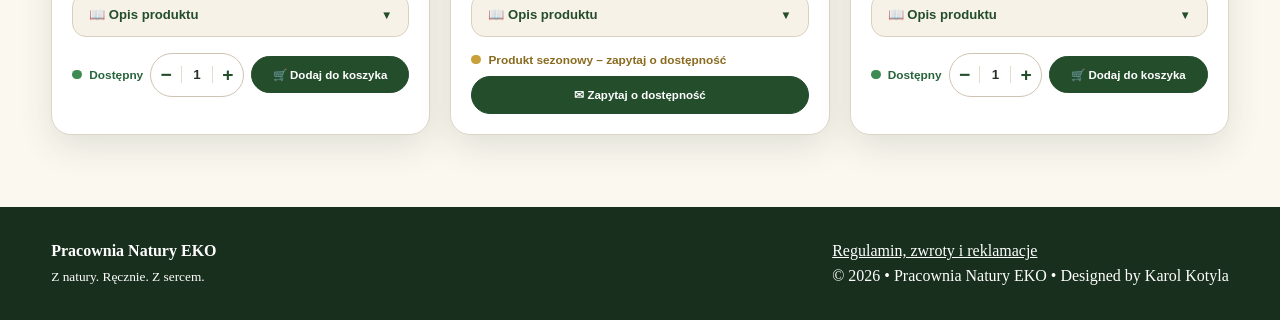
==== commit 450a3f4b: "wersja 3.49" ====
--- a/fermenty.html
+++ b/fermenty.html
@@ -1,3 +1,3 @@
 <!DOCTYPE html>
 
-<html lang="pl"><head><meta charset="utf-8"/><meta content="width=device-width,initial-scale=1" name="viewport"/><meta content="Zakwas Enzymy Bołotowa na koziej serwatce, zakwas buraczany, natto i octy kwiatowe. Fermentowane tradycyjnie, ręcznie, w małych partiach. Zamów online." name="description"/><title>Zakwas Bołotowa, zakwas buraczany, natto – Pracownia Natury EKO</title><link href="https://www.pracownianaturyeko.pl/fermenty.html" rel="canonical"/><meta content="website" property="og:type"/><meta content="Pracownia Natury EKO" property="og:site_name"/><meta content="pl_PL" property="og:locale"/><meta content="Zakwas Bołotowa, zakwas buraczany, natto – Pracownia Natury EKO" property="og:title"/><meta content="Zakwas Enzymy Bołotowa na koziej serwatce, zakwas buraczany, natto i octy kwiatowe. Fermentowane tradycyjnie, ręcznie, w małych partiach. Zamów online." property="og:description"/><meta content="https://www.pracownianaturyeko.pl/fermenty.html" property="og:url"/><meta content="https://www.pracownianaturyeko.pl/img/kategorie/kategoria-fermenty-zakwasy.jpg" property="og:image"/><meta content="summary_large_image" name="twitter:card"/><link href="styles.css" rel="stylesheet"/><link rel="icon" type="image/svg+xml" href="favicon.svg"/><link rel="icon" type="image/png" sizes="32x32" href="favicon-32.png"/><link rel="icon" href="favicon.ico" sizes="any"/><link rel="apple-touch-icon" href="apple-touch-icon.png"/></head><body><div class="top">🌿 Wszystkie wyroby przygotowywane są ręcznie w małych partiach.</div><header><div class="wrap nav"><a class="brand" href="index.html">Pracownia Natury EKO<small>RĘCZNIE TWORZONE PRODUKTY INSPIROWANE NATURĄ</small></a><button aria-label="Menu" class="menu-toggle">☰</button><nav class="menu"><a href="index.html">Strona główna</a><a href="index.html#wyroby">Sklep</a><a href="index.html#pracownia">O Pracowni</a><a href="index.html#atlas">Atlas roślin</a><a href="index.html#kontakt">Kontakt</a></nav></div></header><main><section class="product-hero"><div class="wrap product-hero-grid"><div><a class="back" href="index.html#wyroby">← Powrót do kategorii</a><div class="eyebrow">Nasze wyroby</div><h1 class="title">Fermenty i zakwasy</h1><p class="lead">Zakwas Enzymy Bołotowa na koziej serwatce, zakwas buraczany, japońskie natto i octy z kwiatów fermentujemy sami, tradycyjną metodą i w małych partiach. Wybierz wyrób, sprawdź opis i cenę, a następnie dodaj go do koszyka.</p></div><img alt="Fermenty i zakwasy" src="img/kategorie/kategoria-fermenty-zakwasy.jpg"/></div></section><section class="product-list"><div class="wrap"><div class="product-grid"><article class="card" data-product="enzymy-bolotowa"><img loading="lazy" alt="Zakwas Enzymy Bołotowa" src="ferment.webp"/><div class="body"><span class="tag">wyrób Pracowni</span><h3><a href="zakwas-bolotowa.html">Zakwas Enzymy Bołotowa</a></h3><a class="back" href="zakwas-bolotowa.html">Więcej o produkcie →</a><details class="product-details"><summary>📖 Opis produktu</summary><div class="product-description" data-product-description=""></div></details></div></article><article class="card" data-product="zakwas-buraczany"><img loading="lazy" alt="Zakwas buraczany" src="zakwas-buraczany-pracownia.jpg"/><div class="body"><span class="tag">wyrób Pracowni</span><h3>Zakwas buraczany</h3><details class="product-details"><summary>📖 Opis produktu</summary><div class="product-description" data-product-description=""></div></details></div></article><article class="card" data-product="natto"><img loading="lazy" alt="Natto (nattokinaza)" src="natto-pracownia.jpg"/><div class="body"><span class="tag">wyrób Pracowni</span><h3>Natto (nattokinaza)</h3><details class="product-details"><summary>📖 Opis produktu</summary><div class="product-description" data-product-description=""></div></details></div></article><article class="card" data-product="ocet-jablkowy"><img loading="lazy" alt="Ocet jabłkowy" src="ocet-jablkowy-wide.jpg"/><div class="body"><span class="tag">wyrób Pracowni</span><h3>Ocet jabłkowy</h3><details class="product-details"><summary>📖 Opis produktu</summary><div class="product-description" data-product-description=""></div></details></div></article><article class="card" data-product="ocet-bez-cytryna" data-watermark="system"><img loading="lazy" alt="Ocet z kwiatów bzu czarnego i cytryny" src="ocet-bez-cytryna-wide.jpg"/><div class="body"><span class="tag">wyrób Pracowni</span><h3>Ocet z kwiatów bzu czarnego i cytryny</h3><details class="product-details"><summary>📖 Opis produktu</summary><div class="product-description" data-product-description=""></div></details></div></article><article class="card" data-product="ocet-aksamitka" data-watermark="system"><img loading="lazy" alt="Ocet z kwiatów aksamitki" src="ocet-aksamitka-wide.jpg"/><div class="body"><span class="tag">wyrób Pracowni</span><h3>Ocet z kwiatów aksamitki</h3><details class="product-details"><summary>📖 Opis produktu</summary><div class="product-description" data-product-description=""></div></details></div></article></div></div></section></main><footer><div class="wrap foot"><div><b>Pracownia Natury EKO</b><br/><small>Z natury. Ręcznie. Z sercem.</small></div><div><a href="regulamin.html" style="color:#fff;text-decoration:underline">Regulamin, zwroty i reklamacje</a><br/>© 2026 • Pracownia Natury EKO • Designed by Karol Kotyla</div></div></footer><script src="produkty.js"></script><script src="app.js"></script><script src="kontakt.js"></script><script src="wysylka.js"></script><script src="sklep.js"></script><script src="meta-pixel.js"></script><!-- Cloudflare Web Analytics --><script type='module' src='https://static.cloudflareinsights.com/beacon.min.js' data-cf-beacon='{"token": "5252972af676410db8ea2a1779531d4a"}'></script><!-- End Cloudflare Web Analytics --></body></html>+<html lang="pl"><head><meta charset="utf-8"/><meta content="width=device-width,initial-scale=1" name="viewport"/><meta content="Zakwas Enzymy Bołotowa na koziej serwatce, zakwas buraczany, natto i octy kwiatowe. Fermentowane tradycyjnie, ręcznie, w małych partiach. Zamów online." name="description"/><title>Zakwas Bołotowa, zakwas buraczany, natto – Pracownia Natury EKO</title><link href="https://www.pracownianaturyeko.pl/fermenty.html" rel="canonical"/><meta content="website" property="og:type"/><meta content="Pracownia Natury EKO" property="og:site_name"/><meta content="pl_PL" property="og:locale"/><meta content="Zakwas Bołotowa, zakwas buraczany, natto – Pracownia Natury EKO" property="og:title"/><meta content="Zakwas Enzymy Bołotowa na koziej serwatce, zakwas buraczany, natto i octy kwiatowe. Fermentowane tradycyjnie, ręcznie, w małych partiach. Zamów online." property="og:description"/><meta content="https://www.pracownianaturyeko.pl/fermenty.html" property="og:url"/><meta content="https://www.pracownianaturyeko.pl/img/kategorie/kategoria-fermenty-zakwasy.jpg" property="og:image"/><meta content="summary_large_image" name="twitter:card"/><link href="styles.css" rel="stylesheet"/><link rel="icon" type="image/svg+xml" href="favicon.svg"/><link rel="icon" type="image/png" sizes="32x32" href="favicon-32.png"/><link rel="icon" href="favicon.ico" sizes="any"/><link rel="apple-touch-icon" href="apple-touch-icon.png"/></head><body><div class="top">🌿 Wszystkie wyroby przygotowywane są ręcznie w małych partiach.</div><header><div class="wrap nav"><a class="brand" href="index.html">Pracownia Natury EKO<small>RĘCZNIE TWORZONE PRODUKTY INSPIROWANE NATURĄ</small></a><button aria-label="Menu" class="menu-toggle">☰</button><nav class="menu"><a href="index.html">Strona główna</a><a href="index.html#wyroby">Sklep</a><a href="index.html#pracownia">O Pracowni</a><a href="index.html#atlas">Atlas roślin</a><a href="index.html#kontakt">Kontakt</a></nav></div></header><main><section class="product-hero"><div class="wrap product-hero-grid"><div><a class="back" href="index.html#wyroby">← Powrót do kategorii</a><div class="eyebrow">Nasze wyroby</div><h1 class="title">Fermenty i zakwasy</h1><p class="lead">Zakwas Enzymy Bołotowa na koziej serwatce, zakwas buraczany, japońskie natto i octy z kwiatów fermentujemy sami, tradycyjną metodą i w małych partiach. Wybierz wyrób, sprawdź opis i cenę, a następnie dodaj go do koszyka.</p></div><img alt="Fermenty i zakwasy" src="img/kategorie/kategoria-fermenty-zakwasy.jpg"/></div></section><section class="product-list"><div class="wrap"><div class="product-grid"><article class="card" data-product="enzymy-bolotowa"><img loading="lazy" alt="Zakwas Enzymy Bołotowa" src="zakwas-karta.webp"/><div class="body"><span class="tag">wyrób Pracowni</span><h3><a href="zakwas-bolotowa.html">Zakwas Enzymy Bołotowa</a></h3><a class="back" href="zakwas-bolotowa.html">Więcej o produkcie →</a><details class="product-details"><summary>📖 Opis produktu</summary><div class="product-description" data-product-description=""></div></details></div></article><article class="card" data-product="zakwas-buraczany"><img loading="lazy" alt="Zakwas buraczany" src="zakwas-buraczany-pracownia.jpg"/><div class="body"><span class="tag">wyrób Pracowni</span><h3>Zakwas buraczany</h3><details class="product-details"><summary>📖 Opis produktu</summary><div class="product-description" data-product-description=""></div></details></div></article><article class="card" data-product="natto"><img loading="lazy" alt="Natto (nattokinaza)" src="natto-pracownia.jpg"/><div class="body"><span class="tag">wyrób Pracowni</span><h3>Natto (nattokinaza)</h3><details class="product-details"><summary>📖 Opis produktu</summary><div class="product-description" data-product-description=""></div></details></div></article><article class="card" data-product="ocet-jablkowy"><img loading="lazy" alt="Ocet jabłkowy" src="ocet-jablkowy-wide.jpg"/><div class="body"><span class="tag">wyrób Pracowni</span><h3>Ocet jabłkowy</h3><details class="product-details"><summary>📖 Opis produktu</summary><div class="product-description" data-product-description=""></div></details></div></article><article class="card" data-product="ocet-bez-cytryna" data-watermark="system"><img loading="lazy" alt="Ocet z kwiatów bzu czarnego i cytryny" src="ocet-bez-cytryna-wide.jpg"/><div class="body"><span class="tag">wyrób Pracowni</span><h3>Ocet z kwiatów bzu czarnego i cytryny</h3><details class="product-details"><summary>📖 Opis produktu</summary><div class="product-description" data-product-description=""></div></details></div></article><article class="card" data-product="ocet-aksamitka" data-watermark="system"><img loading="lazy" alt="Ocet z kwiatów aksamitki" src="ocet-aksamitka-wide.jpg"/><div class="body"><span class="tag">wyrób Pracowni</span><h3>Ocet z kwiatów aksamitki</h3><details class="product-details"><summary>📖 Opis produktu</summary><div class="product-description" data-product-description=""></div></details></div></article></div></div></section></main><footer><div class="wrap foot"><div><b>Pracownia Natury EKO</b><br/><small>Z natury. Ręcznie. Z sercem.</small></div><div><a href="regulamin.html" style="color:#fff;text-decoration:underline">Regulamin, zwroty i reklamacje</a><br/>© 2026 • Pracownia Natury EKO • Designed by Karol Kotyla</div></div></footer><script src="produkty.js"></script><script src="app.js"></script><script src="kontakt.js"></script><script src="wysylka.js"></script><script src="sklep.js"></script><script src="meta-pixel.js"></script><!-- Cloudflare Web Analytics --><script type='module' src='https://static.cloudflareinsights.com/beacon.min.js' data-cf-beacon='{"token": "5252972af676410db8ea2a1779531d4a"}'></script><!-- End Cloudflare Web Analytics --></body></html>
--- a/styles.css
+++ b/styles.css
@@ -541,3 +541,9 @@
 @media(max-width:760px){.review-grid{grid-template-columns:1fr}.reviews{padding:2rem 0}}
 
 .cart-summary.is-empty label,.cart-summary.is-empty select,.cart-summary.is-empty .ship-hint,.cart-summary.is-empty .cart-total-row,.cart-summary.is-empty .cart-order{display:none}
+
+/* v3.46: wysokość banera dopasowuje się do treści (przyciski nie są ucinane na telefonie) */
+.hero{height:auto;min-height:clamp(300px,33vh,360px)}
+.hero .content{padding-bottom:1.6rem}
+.hero .hero-actions .btn:not(.primary){background:rgba(255,255,255,.94);color:var(--green,#254f2d);border-color:transparent}
+.buy-row.buy-row-ask{display:flex;flex-wrap:wrap;align-items:center;gap:.6rem}.buy-row-ask .shop-availability{flex:1 1 100%}.buy-row-ask .product-qty{display:none}.buy-row-ask .ask-btn{flex:1 1 100%;width:100%;min-width:0;justify-content:center}
